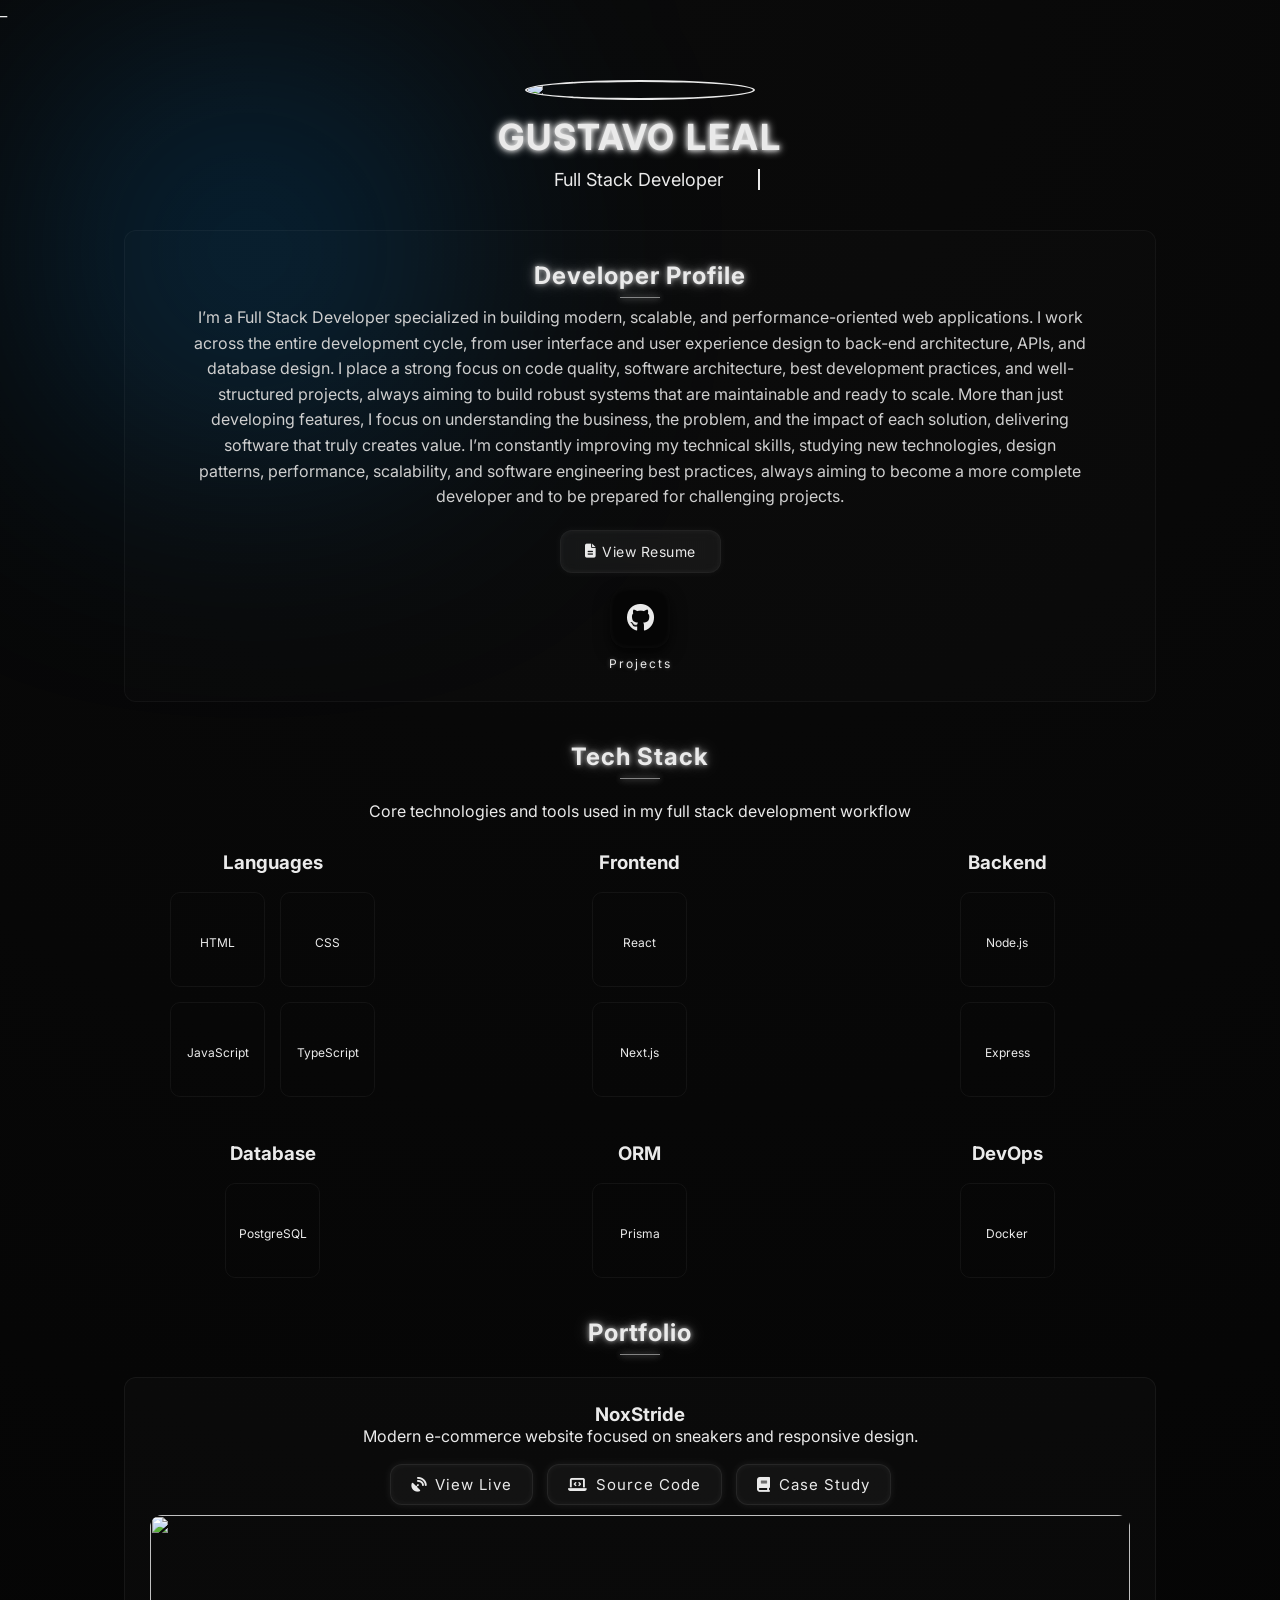
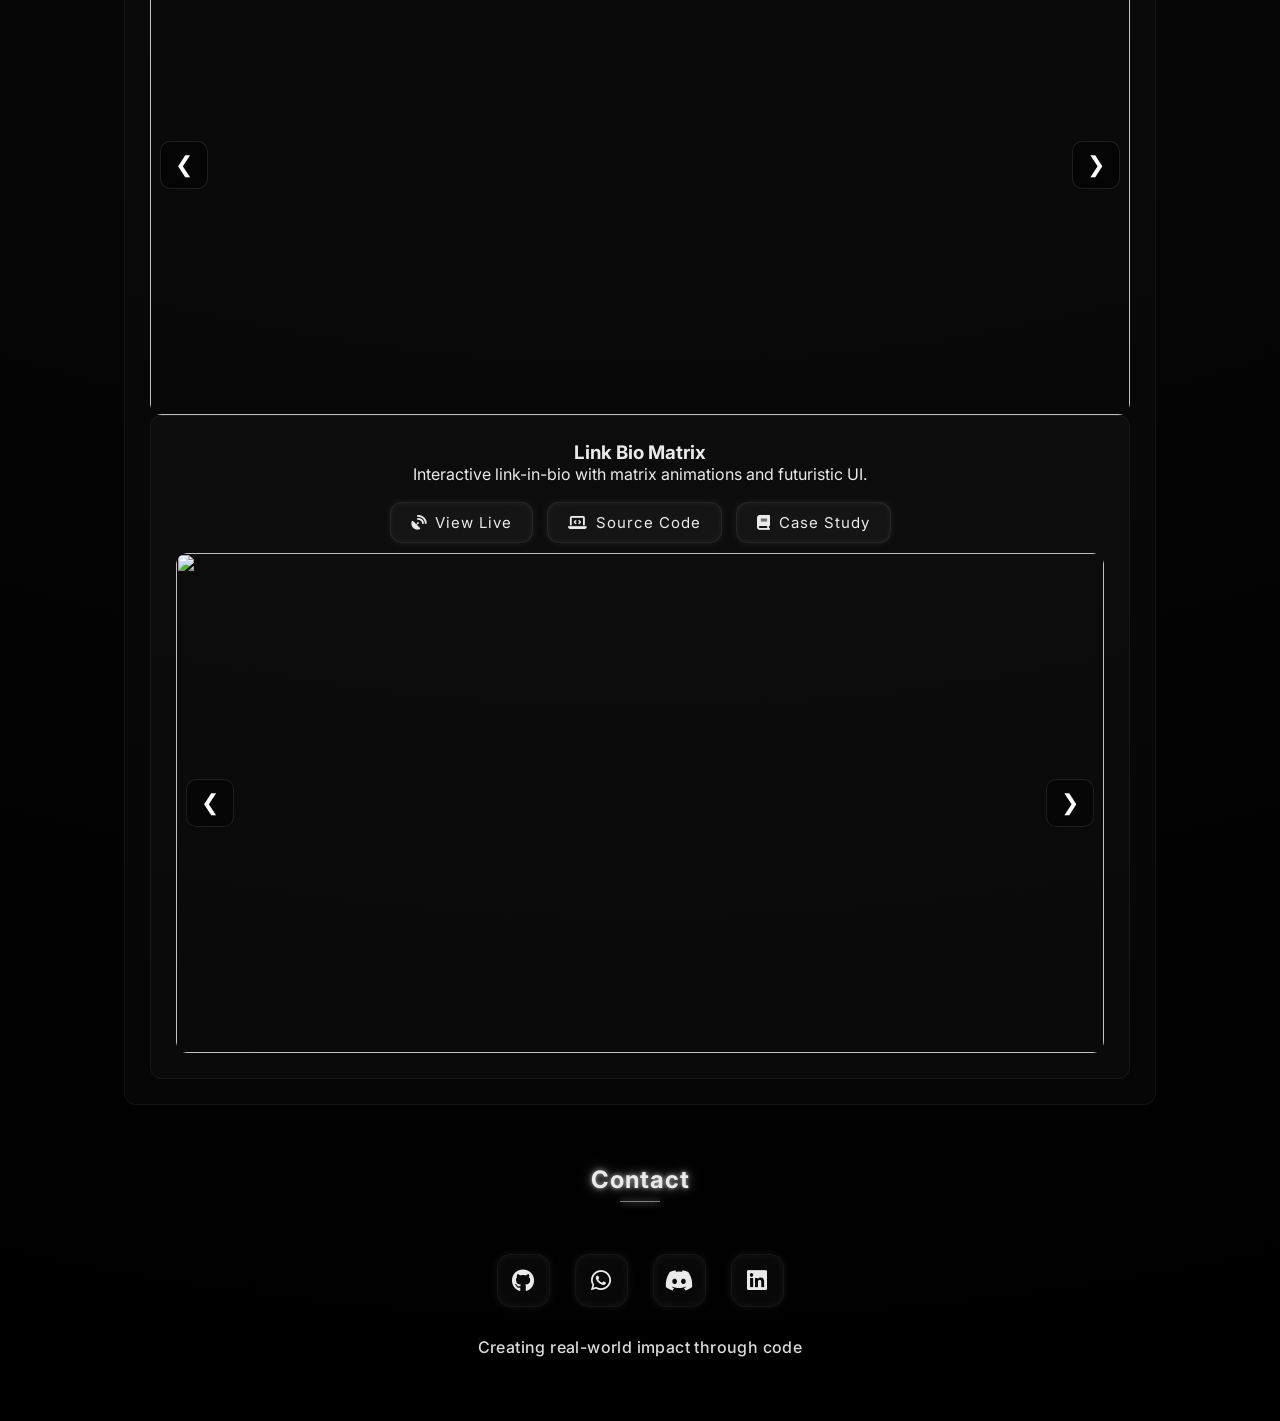
==== index.html @ e3a3532a "feat(ui): implement responsive carousel with lightbox integration" ====
<!DOCTYPE html>
<html lang="en">
<head>
<meta charset="UTF-8">
<meta name="viewport" content="width=device-width, initial-scale=1.0">

<title>Gustavo Leal • Full Stack Developer Portfolio</title>

<link rel="icon" type="image/png" href="imagens/favicon/i.png">


<link rel="stylesheet" href="style.css">


<link href="https://fonts.googleapis.com/css2?family=Inter:wght@300;400;500;600;700&display=swap" rel="stylesheet">

<link rel="stylesheet" href="https://cdnjs.cloudflare.com/ajax/libs/font-awesome/6.5.1/css/all.min.css">

<link rel="stylesheet" href="https://cdn.jsdelivr.net/gh/devicons/devicon@latest/devicon.min.css">

</head>

<body>

<div id="tsparticles"></div>
<div class="blur-blob"></div>

<div id="terminal">
    <p id="terminal-text"></p>
    <span class="cursor">_</span>
</div>


<div class="container" id="main-content">

<header>
    <img src="imagens/photos/pro.png" class="profile">
    <h1 class="name">Gustavo Leal</h1>
    <p class="typing" data-text="Full Stack Developer">Full Stack Developer</p>
</header>


<section class="profile-section">
    <h2>Developer Profile</h2>
    <p>
        I’m a Full Stack Developer specialized in building modern, scalable, and performance-oriented web applications. I work across the entire development cycle, from user interface and user experience design to back-end architecture, APIs, and database design.

        I place a strong focus on code quality, software architecture, best development practices, and well-structured projects, always aiming to build robust systems that are maintainable and ready to scale. More than just developing features, I focus on understanding the business, the problem, and the impact of each solution, delivering software that truly creates value.

        I’m constantly improving my technical skills, studying new technologies, design patterns, performance, scalability, and software engineering best practices, always aiming to become a more complete developer and to be prepared for challenging projects.
    </p>

    
    <div class="skills-actions">
    <a href="imagens/cv/View-Resume_Gustavo_Leal_Mamedio.pdf" 
       target="_blank" 
       rel="noopener noreferrer" 
       class="btn-resume">
        <i class="fas fa-file-alt"></i> View Resume
    </a>

    <div class="github-wrapper">
        <a href="https://github.com/GusttavoLeal" 
           target="_blank" 
           rel="noopener noreferrer" 
           class="btn-github">
            <i class="fab fa-github"></i>
        </a>
        <span class="github-label">Projects</span>
    </div>
</div>
</section>


<section>
    <h2>Tech Stack</h2>
    <p>Core technologies and tools used in my full stack development workflow</p>

    <div class="skills-container">

        <div class="skill-category">
            <h3>Languages</h3>
            <div class="skills-grid">
                <div class="skill-item">
                    <i class="devicon-html5-plain colored"></i>
                    <span>HTML</span>
                </div>

                <div class="skill-item">
                    <i class="devicon-css3-plain colored"></i>
                    <span>CSS</span>
                </div>

                <div class="skill-item">
                    <i class="devicon-javascript-plain colored"></i>
                    <span>JavaScript</span>
                </div>

                <div class="skill-item">
                    <i class="devicon-typescript-plain colored"></i>
                    <span>TypeScript</span>
                </div>
            </div>
        </div>

        <div class="skill-category">
            <h3>Frontend</h3>
            <div class="skills-grid">
                <div class="skill-item">
                    <i class="devicon-react-original colored"></i>
                    <span>React</span>
                </div>

                <div class="skill-item">
                    <i class="devicon-nextjs-plain"></i>
                    <span>Next.js</span>
                </div>
            </div>
        </div>

        <div class="skill-category">
            <h3>Backend</h3>
            <div class="skills-grid">
                <div class="skill-item">
                    <i class="devicon-nodejs-plain colored"></i>
                    <span>Node.js</span>
                </div>

                <div class="skill-item">
                    <i class="devicon-express-original"></i>
                    <span>Express</span>
                </div>
            </div>
        </div>

        <div class="skill-category">
            <h3>Database</h3>
            <div class="skills-grid">
                <div class="skill-item">
                    <i class="devicon-postgresql-plain colored"></i>
                    <span>PostgreSQL</span>
                </div>
            </div>
        </div>

        <div class="skill-category">
            <h3>ORM</h3>
            <div class="skills-grid">
                <div class="skill-item">
                    <i class="devicon-prisma-original"></i>
                    <span>Prisma</span>
                </div>
            </div>
        </div>

        <div class="skill-category">
            <h3>DevOps</h3>
            <div class="skills-grid">
                <div class="skill-item">
                    <i class="devicon-docker-plain colored"></i>
                    <span>Docker</span>
                </div>
            </div>
        </div>

    </div>
</section>


<section>
    <h2>Portfolio</h2>

    <div class="projects">

        <div class="project">
            <h3 class="project-title">NoxStride</h3>
            <p class="project-desc">Modern e-commerce website focused on sneakers and responsive design.</p>

<div class="project-actions">
    <a href="https://gusttavoleal.github.io/noxstride-ecommerce/" target="_blank" rel="noopener noreferrer" class="btn">
        <i class="fas fa-satellite-dish"></i>  View Live
    </a>

    <a href="https://github.com/GusttavoLeal/noxstride-ecommerce" target="_blank" rel="noopener noreferrer" class="btn">
        <i class="fas fa-laptop-code"></i> Source Code
    </a>

    <a href="portfolio/noxstride.html" target="_blank" rel="noopener noreferrer" class="btn">
        <i class="fas fa-book"></i> Case Study 
    </a>
</div>

<div class="project-images carousel">
    <button class="carousel-btn prev">&#10094;</button>

    <div class="carousel-track">
        <img src="imagens/prints/a1.png" class="active">
        <img src="imagens/prints/a2.png">
        <img src="imagens/prints/a3.png">
    </div>

    <button class="carousel-btn next">&#10095;</button>
</div>

        <div class="project">
            <h3 class="project-title">Link Bio Matrix</h3>
            <p class="project-desc">Interactive link-in-bio with matrix animations and futuristic UI.</p>

<div class="project-actions">
    <a href="https://gusttavoleal.github.io/link-in-bio-futuristic/" target="_blank" rel="noopener noreferrer" class="btn">
        <i class="fas fa-satellite-dish"></i> View Live
    </a>

    <a href="https://github.com/GusttavoLeal/link-in-bio-futuristic" target="_blank" rel="noopener noreferrer" class="btn">
        <i class="fas fa-laptop-code"></i> Source Code
    </a>

    <a href="portfolio/linkbio.html" target="_blank" rel="noopener noreferrer" class="btn">
        <i class="fas fa-book"></i> Case Study
    </a>
</div>

<div class="project-images carousel">
    <button class="carousel-btn prev">&#10094;</button>

    <div class="carousel-track">
        <img src="imagens/prints/b1.png" class="active">
        <img src="imagens/prints/b2.png">
        <img src="imagens/prints/b3.png">
    </div>

    <button class="carousel-btn next">&#10095;</button>
</div>

    </div>
</section>

<footer>
    <h2>Contact</h2>

    <div class="contact">
    <a href="https://github.com/GusttavoLeal" target="_blank" rel="noopener noreferrer" data-tooltip="GitHub">
        <i class="fab fa-github"></i>
    </a>

    <a href="https://wa.me/5531999460225" target="_blank" rel="noopener noreferrer" data-tooltip="WhatsApp">
        <i class="fab fa-whatsapp"></i>
    </a>

    <a href="https://discord.com/users/1204551778981519401" target="_blank" rel="noopener noreferrer" data-tooltip="Discord">
        <i class="fab fa-discord"></i>
    </a>

    <a href="https://www.linkedin.com/in/gusttavoleal/" target="_blank" rel="noopener noreferrer" data-tooltip="LinkedIn">
        <i class="fab fa-linkedin"></i>
    </a>
</div>

    <p class="shimmer-text">
  Creating real-world impact through code
</p>
</footer>

</div>


<div id="lightbox">
    <span id="close-lightbox">&times;</span>
    <button class="nav prev">&#10094;</button>
    <img id="lightbox-img">
    <button class="nav next">&#10095;</button>
</div>

<script src="https://cdn.jsdelivr.net/npm/tsparticles@2/tsparticles.bundle.min.js"></script>
<script src="particles.js"></script>
<script src="main.js"></script>


</body>
</html>
---- style.css ----
/* RESET */
* {
    margin: 0;
    padding: 0;
    box-sizing: border-box;
}

body {
  background: radial-gradient(
    circle at top,
    #0a0a0a,
    #050505 60%,
    #000000 100%
  );
  color: #EAEAEA;
  font-family: 'Inter', sans-serif;
}

.cursor {
    animation: blink 1s infinite;
}

@keyframes blink {
  50% {
    opacity: 0;
    border-color: transparent;
  }
}

/* MAIN */
.container {
    max-width: 1400px;   /* Largura máxima do container */
    margin: 0 auto;      /* Centraliza horizontalmente */
    padding: 60px;       /* Espaçamento interno uniforme em todos os lados */
    text-align: center;  /* Centraliza o conteúdo inline */
    width: 90%;          /* Adapta levemente em telas menores */
}

/* HEADER */
.profile {
    width: 230px;
    border-radius: 50%;
    border: 2px solid #EAEAEA;
    margin-bottom: 15px;
    animation: neonPulse 2s infinite alternate;
}

@keyframes neonPulse {
    from {
        box-shadow:
            0 0 10px #EAEAEA,
            0 0 20px #EAEAEA;
    }
    to {
        box-shadow:
            0 0 20px #EAEAEA,
            0 0 40px #EAEAEA,
            0 0 60px #EAEAEA;
    }
}

h1 {
    font-family: 'Inter', sans-serif;
}

.subtitle {
    color: #EAEAEA;
}

section {
    margin-top: 40px;
}

h2 {
    font-family: 'Inter', sans-serif;
    margin-bottom: 20px;
}

/* ===== SKILLS ===== */

.skills-container {
    display: grid;
    grid-template-columns: repeat(3, 1fr);
    gap: 45px 70px;
    justify-items: center;
    margin-top: 30px;
}

.skill-category {
    text-align: center;
}

.skill-category h3 {
    margin-bottom: 18px;
    font-family: 'Inter', sans-serif;
}

.skills-grid {
    display: grid;
    gap: 15px;
    justify-content: center;
}

/* Languages 2x2 */
.skill-category:nth-child(1) .skills-grid {
    grid-template-columns: repeat(2, 95px);
}

/* Frontend */
.skill-category:nth-child(2) .skills-grid {
    grid-template-columns: 95px;
}

/* Backend */
.skill-category:nth-child(3) .skills-grid {
    grid-template-columns: 95px;
}

/* Database */
.skill-category:nth-child(4) .skills-grid {
    grid-template-columns: 95px;
}

/* ORM */
.skill-category:nth-child(5) .skills-grid {
    grid-template-columns: 95px;
}

/* DevOps */
.skill-category:nth-child(6) .skills-grid {
    grid-template-columns: 95px;
}

.skill-item {
    width: 95px;
    height: 95px;
    display: flex;
    flex-direction: column;
    align-items: center;
    justify-content: center;
    gap: 6px;
    border: 1px solid rgba(255,255,255,0.05);
    border-radius: 10px;
    transition: 0.3s;
}

.skill-item i {
    font-size: 34px;
    transition: 0.3s;
}

.skill-item span {
    font-size: 0.75rem;
}

.skill-item:hover {
    transform: translateY(-5px);
    box-shadow: 0 0 15px rgba(255,255,255,0.05);
}

.skill-item:hover i {
    transform: scale(1.15);
    filter: drop-shadow(0 0 8px currentColor);
}

/* ===== BOTÕES PREMIUM ===== */

.skills-actions {
    display: flex;
    flex-direction: column; 
    align-items: center;    
    gap: 15px;              
    margin-top: 20px;
}

/* BASE */
.btn-resume,
.btn-github {
    text-decoration: none;
    display: flex;
    align-items: center;
    justify-content: center;
    transition: all 0.25s ease;
}

/* RESUME */
/* BOTÃO VIEW RESUME PREMIUM */
.btn-resume {
    padding: 12px 24px;
    border-radius: 12px;
    font-size: 14px;
    letter-spacing: 0.5px;
    color: #EAEAEA;
    background: rgba(255,255,255,0.05);
    border: 1px solid rgba(255,255,255,0.05);
    backdrop-filter: blur(6px);
    box-shadow:
        0 0 8px rgba(255,255,255,0.05),
        inset 0 0 6px rgba(255,255,255,0.05);
    gap: 6px;
    display: inline-flex;
    align-items: center;
    justify-content: center;
    position: relative;
    overflow: hidden;
    transition: all 0.3s ease;

    /* Neon pulse contínuo */
    animation: neonPulseBtn 2s infinite alternate;
}

@keyframes neonPulseBtn {
    from {
        box-shadow:
            0 0 10px #EAEAEA,
            0 0 20px #EAEAEA,
            inset 0 0 6px rgba(255,255,255,0.1);
    }
    to {
        box-shadow:
            0 0 20px #EAEAEA,
            0 0 40px #EAEAEA,
            inset 0 0 10px rgba(255,255,255,0.2);
    }
}

.btn-resume i {
    font-size: 14px;
    transition: all 0.3s ease;
}

/* HOVER: Glow branco intenso */
.btn-resume:hover {
    transform: translateY(-4px) scale(1.05);
    background: rgba(255,255,255,0.08);
    box-shadow:
        0 0 25px #ffffff,
        0 0 40px #ffffff,
        0 0 60px #ffffff,
        inset 0 0 12px rgba(255,255,255,0.2);
}

.btn-resume:hover i {
    filter: drop-shadow(0 0 12px #ffffff)
            drop-shadow(0 0 20px #ffffff);
    color: #ffffff;
}

/* GITHUB WRAPPER */
.github-wrapper {
    display: flex;
    flex-direction: column;
    align-items: center;
    gap: 8px;
}

/* GITHUB BOTÃO */
.btn-github {
    width: 60px;
    height: 60px;
    background: #050505;
    border-radius: 16px;
    display: flex;
    align-items: center;
    justify-content: center;
    box-shadow:
        0 6px 15px rgba(0,0,0,0.7),
        inset 0 0 6px rgba(255,255,255,0.05);
    transition: all 0.3s ease;
}

/* ÍCONE */
.btn-github i {
    font-size: 28px;
    color: #EAEAEA;
    transition: all 0.3s ease;
}

/* TEXTO EMBAIXO */
.github-label {
    font-size: 12px;
    letter-spacing: 2px;
    color: #EAEAEA;
    text-shadow: 0 0 4px rgba(255,255,255,0.3);
    transition: all 0.3s ease;
}

/* HOVER: Glow branco consistente */
.github-wrapper:hover .btn-github {
    transform: translateY(-6px) scale(1.1);
    background: #0d0d0d;
    box-shadow:
        0 12px 30px rgba(0,0,0,0.9),
        0 0 15px rgba(255,255,255,0.2),
        0 0 30px rgba(255,255,255,0.15);
}

.github-wrapper:hover .btn-github i {
    filter: drop-shadow(0 0 10px #ffffff)
            drop-shadow(0 0 20px #ffffff);
    color: #ffffff;
}

.github-wrapper:hover .github-label {
    text-shadow:
        0 0 6px #ffffff,
        0 0 12px #ffffff;
    color: #ffffff;
}

/* PROJECTS */
.projects {
    display: flex;
    flex-direction: column;
    gap: 50px;
}

.project-images img {
    width: 100%;
    cursor: pointer;
    transition: 0.3s;
}

.project-images img:hover {
    transform: scale(1.03);
    opacity: 0.9;
}

/* LIGHTBOX */
#lightbox {
    position: fixed;
    top: 0;
    left: 0;
    width: 100vw;
    height: 100vh;
    background: rgba(0, 0, 0, 0.97);
    backdrop-filter: blur(6px);
    
    display: flex;
    align-items: center;
    justify-content: center;

    z-index: 9999;

    opacity: 0;
    visibility: hidden;
    transition: 0.3s ease;
}

#lightbox.active {
    opacity: 1;
    visibility: visible;
}

#lightbox-img {
    max-width: 90%;
    max-height: 90%;
    border-radius: 10px;
    box-shadow: 0 0 30px rgba(255,255,255,0.05);
    animation: zoom 0.3s ease;
}

@keyframes zoom {
    from {
        transform: scale(0.85);
        opacity: 0;
    }
    to {
        transform: scale(1);
        opacity: 1;
    }
}

#close-lightbox {
    position: absolute;
    top: 20px;
    right: 30px;
    font-size: 40px;
    color: #F8F8F8;
    cursor: pointer;
}

.nav {
    position: absolute;
    top: 50%;
    transform: translateY(-50%);
    font-size: 50px;
    color: #EAEAEA;
    background: none;
    border: none;
    cursor: pointer;
    padding: 20px;
    transition: 0.2s;
}

.nav:hover {
    color: #EAEAEA;
}

.prev { left: 20px; }
.next { right: 20px; }

/* FOOTER */
/* ===== CONTACT SECTION ===== */

footer {
    margin-top: 60px;
    text-align: center;
}

/* ===== CONTACT PREMIUM ===== */

.contact {
    display: flex;
    justify-content: center;
    align-items: center;
    gap: 25px;
    margin: 30px 0;
}

/* BOTÕES */
.contact a {
    position: relative;
    text-decoration: none;
    color: #EAEAEA;
    font-size: 23px;

    width: 53px;
    height: 53px;

    display: flex;
    align-items: center;
    justify-content: center;

    border-radius: 14px;
    background: rgba(255,255,255,0.03);
    border: 1px solid rgba(255,255,255,0.05);

    box-shadow:
        0 0 8px rgba(255,255,255,0.08),
        inset 0 0 8px rgba(255,255,255,0.05);

    transition: all 0.25s ease;
    animation: contactPulse 2s infinite alternate;
}

/* Neon pulse */
@keyframes contactPulse {
    from {
        box-shadow:
            0 0 10px rgba(255,255,255,0.2),
            0 0 20px rgba(255,255,255,0.15),
            inset 0 0 6px rgba(255,255,255,0.05);
    }
    to {
        box-shadow:
            0 0 20px rgba(255,255,255,0.35),
            0 0 35px rgba(255,255,255,0.25),
            inset 0 0 10px rgba(255,255,255,0.08);
    }
}

/* Hover glow */
.contact a:hover {
    transform: translateY(-6px) scale(1.1);

    box-shadow:
        0 0 20px #ffffff,
        0 0 40px #ffffff,
        0 0 60px #ffffff,
        inset 0 0 12px rgba(255,255,255,0.2);
}

.contact a:hover i {
    filter:
        drop-shadow(0 0 6px #ffffff)
        drop-shadow(0 0 14px #ffffff);
}

/* TOOLTIP */
.contact a::after {
    content: attr(data-tooltip);
    position: absolute;
    bottom: -28px;
    left: 50%;
    transform: translateX(-50%);

    font-size: 11px;
    letter-spacing: 1px;

    background: rgba(0,0,0,0.8);
    padding: 4px 8px;
    border-radius: 6px;

    opacity: 0;
    pointer-events: none;
    transition: 0.2s;
}

.contact a:hover::after {
    opacity: 1;
    bottom: -34px;
}

/* RESPONSIVO */
@media (max-width: 900px) {
    .skills-container {
        grid-template-columns: 1fr;
    }
}

@media (max-width: 600px) {
    .project-images {
        grid-template-columns: 1fr;
    }
}

/* CENTRALIZA */
header {
  display: flex;
  flex-direction: column;
  align-items: center;
  text-align: center;
}

/* NOME */
.name {
  font-size: 36px;
  color: #EAEAEA;
  text-transform: uppercase;
  letter-spacing: 2px;

  text-shadow: 
    0 0 5px #EAEAEA,
    0 0 10px #F8F8F8;

  animation: glowPulse 2s infinite alternate;
}

@keyframes glowPulse {
  from {
    text-shadow: 
      0 0 5px #EAEAEA,
      0 0 10px #EAEAEA;
  }
  to {
    text-shadow: 
      0 0 20px #EAEAEA,
      0 0 40px #EAEAEA,
      0 0 60px #EAEAEA;
  }
}

/* TYPING */
.typing {
  font-size: 18px;
  color: #EAEAEA;
  margin-top: 10px;

  display: inline-block;

  overflow: hidden;
  white-space: nowrap;
  border-right: 2px solid #EAEAEA;

  width: 0;

  animation: typing 3s steps(22, end) 1s forwards, blink 0.7s infinite;
}

@keyframes typing {
  to {
    width: 240px;
  }
}

/* BOTÕES DA SEÇÃO DE PROJETOS */

/* ===== PROJECT ACTIONS CENTRALIZED ===== */
.project-actions {
    display: flex;
    justify-content: center;
    align-items: center;
    gap: 14px;
    margin: 18px 0 10px 0;
    flex-wrap: wrap;
}

/* ===== PROJECT BUTTONS ===== */
.project-actions .btn {
    color: #EAEAEA;
    padding: 10px 20px;
    border-radius: 12px;
    background: rgba(255,255,255,0.04);
    border: 1px solid rgba(255,255,255,0.08);
    text-decoration: none;
    font-size: 15px;
    letter-spacing: 1px;

    display: inline-flex;
    align-items: center;
    justify-content: center;
    gap: 8px;

    box-shadow:
        0 0 8px rgba(255,255,255,0.08),
        inset 0 0 6px rgba(255,255,255,0.05);

    transition: all 0.25s ease;

    /* Neon pulse */
    animation: projectPulse 2.5s infinite alternate;
}

/* Neon Pulse Animation */
@keyframes projectPulse {
    from {
        box-shadow:
            0 0 8px rgba(255,255,255,0.15),
            0 0 16px rgba(255,255,255,0.08),
            inset 0 0 6px rgba(255,255,255,0.05);
    }
    to {
        box-shadow:
            0 0 18px rgba(255,255,255,0.25),
            0 0 30px rgba(255,255,255,0.15),
            inset 0 0 10px rgba(255,255,255,0.08);
    }
}

/* Hover Glow */
.project-actions .btn:hover {
    transform: translateY(-4px) scale(1.06);

    box-shadow:
        0 0 20px #ffffff,
        0 0 40px rgba(255,255,255,0.6),
        0 0 60px rgba(255,255,255,0.4);
}

/* Icon Glow */
.project-actions .btn:hover i {
    filter:
        drop-shadow(0 0 6px #ffffff)
        drop-shadow(0 0 12px #ffffff);
}



/* Particles background */
#tsparticles {
  position: fixed;
  top: 0;
  left: 0;
  width: 100%;
  height: 100%;
  z-index: 0;
}

.container {
  position: relative;
  z-index: 1;
}

/* Glow neon branco nas partículas e linhas */
#tsparticles canvas {
  filter:
    drop-shadow(0 0 8px rgba(255,255,255,0.6))
    drop-shadow(0 0 18px rgba(255,255,255,0.5))
    drop-shadow(0 0 35px rgba(255,255,255,0.35))
    drop-shadow(0 0 60px rgba(255,255,255,0.25));
}


/* Blur gradient blob */
.blur-blob {
  position: fixed;
  width: 500px;
  height: 500px;
  background: radial-gradient(circle, rgba(0,150,255,0.25), transparent);
  filter: blur(120px);
  z-index: -2;
  animation: blobMove 20s infinite alternate;
}

@keyframes blobMove {
  from { transform: translate(-150px, -100px); }
  to { transform: translate(250px, 150px); }
}


/* Smooth scroll */
html {
  scroll-behavior: smooth;
}

/* Scrollbar custom */
::-webkit-scrollbar {
  width: 8px;
}

::-webkit-scrollbar-thumb {
  background: #888;
  border-radius: 10px;
}

::-webkit-scrollbar-thumb:hover {
  background: #aaa;
}

/* Seleção de texto */
::selection {
  background: #ffffff;
  color: #000000;
}


/* Developer Profile */
.profile-section {
    border: 1px solid rgba(255,255,255,0.04);
    background: rgba(255,255,255,0.01);
    border-radius: 12px;
    padding: 30px;
}

/* Projects */
.project {
    border: 1px solid rgba(255,255,255,0.05);
    background: rgba(255,255,255,0.02);
    border-radius: 12px;
    padding: 25px;
}


.profile-section h2 {
  margin-bottom: 15px;
}

.profile-section p {
  max-width: 900px;
  margin: auto;
  line-height: 1.6;
  color: #cfcfcf;
}

h2 {
  font-family: 'Inter', sans-serif;
  position: relative;
  display: inline-block;

  margin-bottom: 30px;
  letter-spacing: 1px;
  color: #EAEAEA;

  text-shadow:
    0 0 4px rgba(255,255,255,0.5),
    0 0 10px rgba(255,255,255,0.4),
    0 0 20px rgba(255,255,255,0.25);

  transition: 0.3s;
}


h2:hover {
  text-shadow:
    0 0 6px rgba(255,255,255,0.8),
    0 0 18px rgba(255,255,255,0.6),
    0 0 35px rgba(255,255,255,0.4);
}

h2::after {
  content: "";
  position: absolute;
  left: 50%;
  transform: translateX(-50%);
  bottom: -8px;
  width: 40px;
  height: 1px;
  background: rgba(255,255,255,0.5);

  box-shadow:
    0 0 6px rgba(255,255,255,0.6),
    0 0 12px rgba(255,255,255,0.4);
}


/* Glow apenas nas letras, mantendo o cursor */
.typing {
    font-size: 18px;
    color: #EAEAEA;
    margin-top: 10px;
    display: inline-block;
    overflow: hidden;
    white-space: nowrap;
    border-right: 2px solid #EAEAEA;
    width: 0;
    animation: typing 3s steps(22, end) 1s forwards, blink 0.7s infinite;
    position: relative; /* necessário para o ::after */
}

/* Pseudo-elemento que cria o glow só nas letras */
.typing::after {
    content: attr(data-text);
    position: absolute;
    left: 0;
    top: 0;
    width: 100%;
    color: transparent; /* não mostra letras extras */
    text-shadow: 0 0 6px #ffffff,
                 0 0 12px #ffffff,
                 0 0 18px #ffffff;
    pointer-events: none;
    opacity: 0;
    transition: opacity 0.3s ease;
}

/* Hover: ativa o glow */
.typing:hover::after {
    opacity: 1;
}



.shimmer-text {
    font-weight: 500;
    letter-spacing: 0.4px;

    color: rgba(255,255,255,0.85);

    position: relative;
    display: inline-block;
    overflow: hidden;
}

/* brilho passando */
.shimmer-text::after {
    content: "";
    position: absolute;
    top: 0;
    left: -150%;
    width: 150%;
    height: 100%;

    background: linear-gradient(
        120deg,
        transparent,
        rgba(255,255,255,0.6),
        transparent
    );

    transform: skewX(-20deg);

    animation: shimmer-pass 5s infinite;
}

/* animação lenta */
@keyframes shimmer-pass {
    0% {
        left: -150%;
    }
    80% {
        left: -150%;
    }
    100% {
        left: 150%;
    }
}


@media (max-width: 768px) {
  .blur-blob {
    display: none;
  }

  #tsparticles {
    display: none;
  }
}



.project-images {
  position: relative;
  width: 100%;
  overflow: hidden;
  border-radius: 12px;
}

.carousel-track {
  display: flex;
  transition: transform 0.6s cubic-bezier(0.77, 0, 0.18, 1);
}

.carousel-track img {
  min-width: 100%;
  height: clamp(250px, 40vw, 500px);
  object-fit: contain;
}

.carousel-track img.active {
  opacity: 1;
  transform: scale(1);
}

.carousel-track img.active:hover {
  transform: scale(1.03);
}

.carousel-btn {
  position: absolute;
  top: 50%;
  transform: translateY(-50%);
  background: rgba(0,0,0,0.4);
  border: 1px solid rgba(255,255,255,0.1);
  color: #fff;
  font-size: 22px;
  padding: 10px 14px;
  cursor: pointer;
  z-index: 2;
  border-radius: 10px;
  backdrop-filter: blur(4px);
  transition: all 0.25s ease;
}

.carousel-btn.prev { left: 10px; }
.carousel-btn.next { right: 10px; }

.carousel-btn:hover {
  background: rgba(255,255,255,0.1);
  box-shadow:
    0 0 15px rgba(255,255,255,0.3),
    0 0 25px rgba(255,255,255,0.2);
}

@media (max-width: 768px) {
  .carousel-track img {
    height: 220px;
  }
}
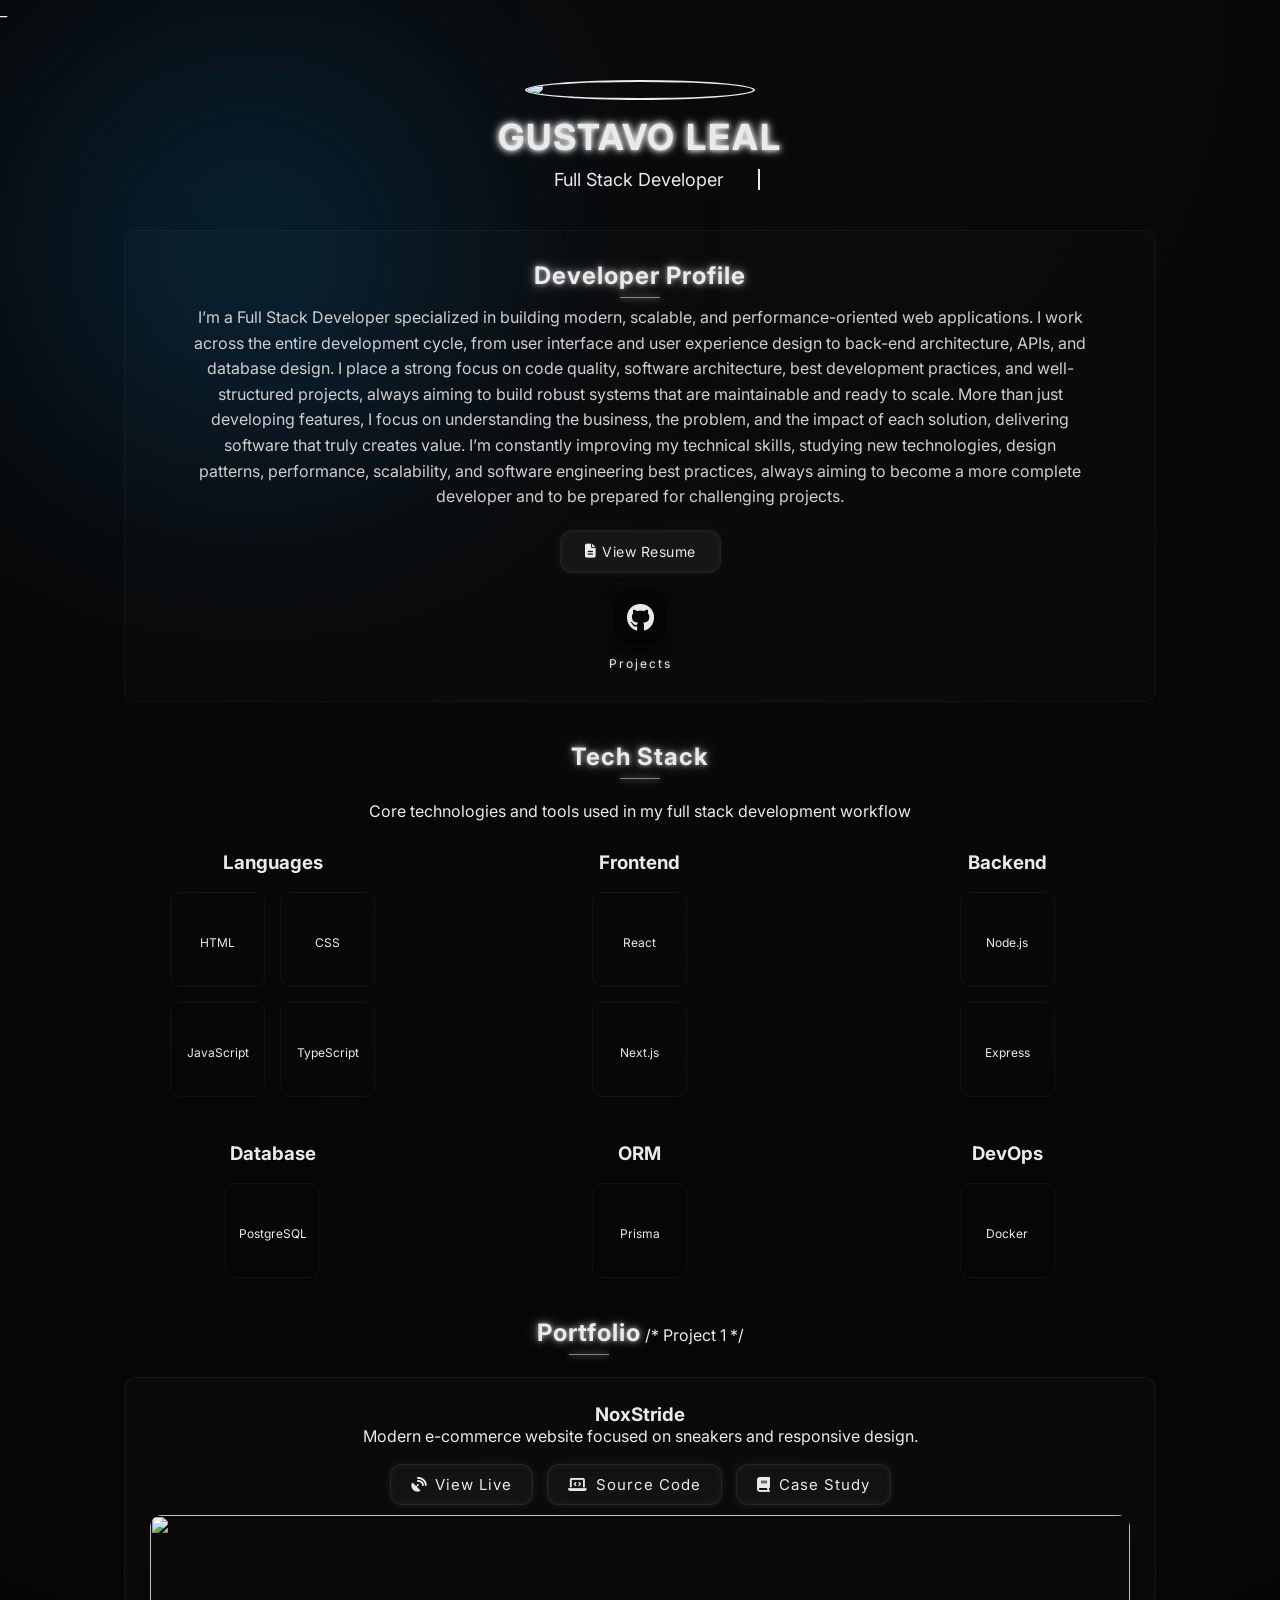
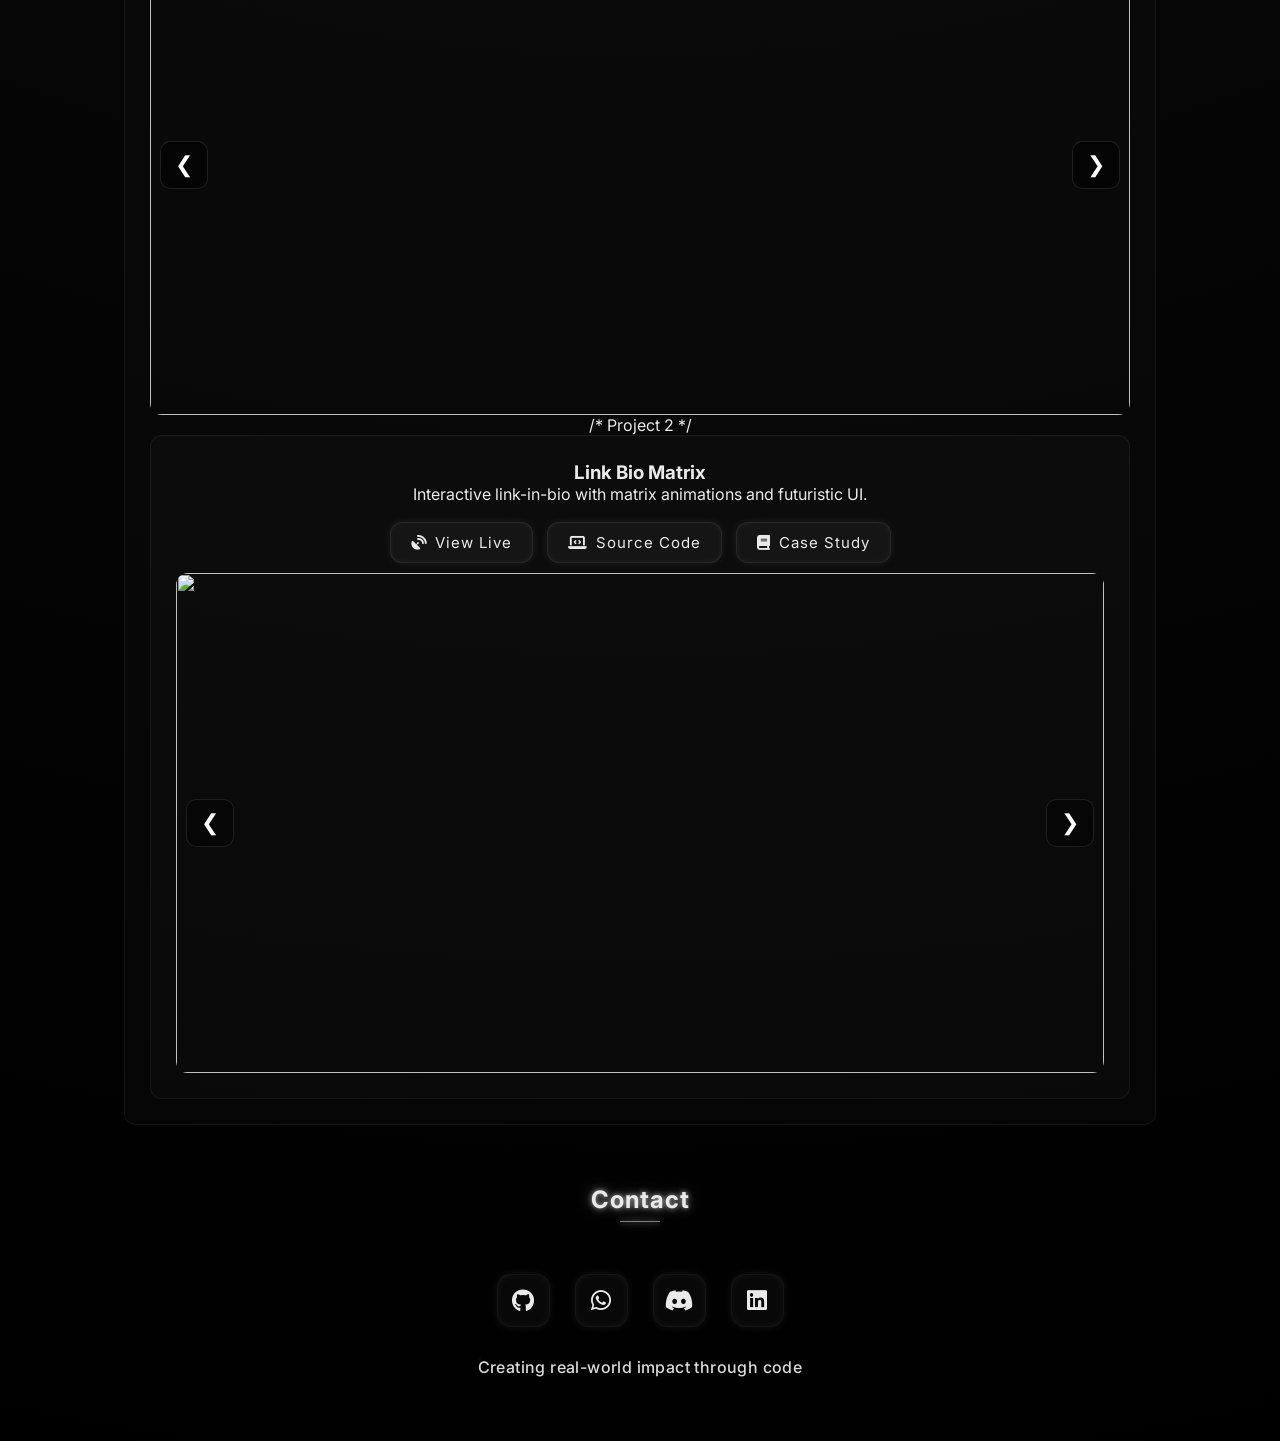
==== commit ea84474c: "feat: add project descriptions to portfolio section" ====
--- a/index.html
+++ b/index.html
@@ -170,6 +170,8 @@
 <section>
     <h2>Portfolio</h2>
 
+    /* Project 1 */
+    
     <div class="projects">
 
         <div class="project">
@@ -201,6 +203,8 @@
 
     <button class="carousel-btn next">&#10095;</button>
 </div>
+
+/* Project 2 */
 
         <div class="project">
             <h3 class="project-title">Link Bio Matrix</h3>
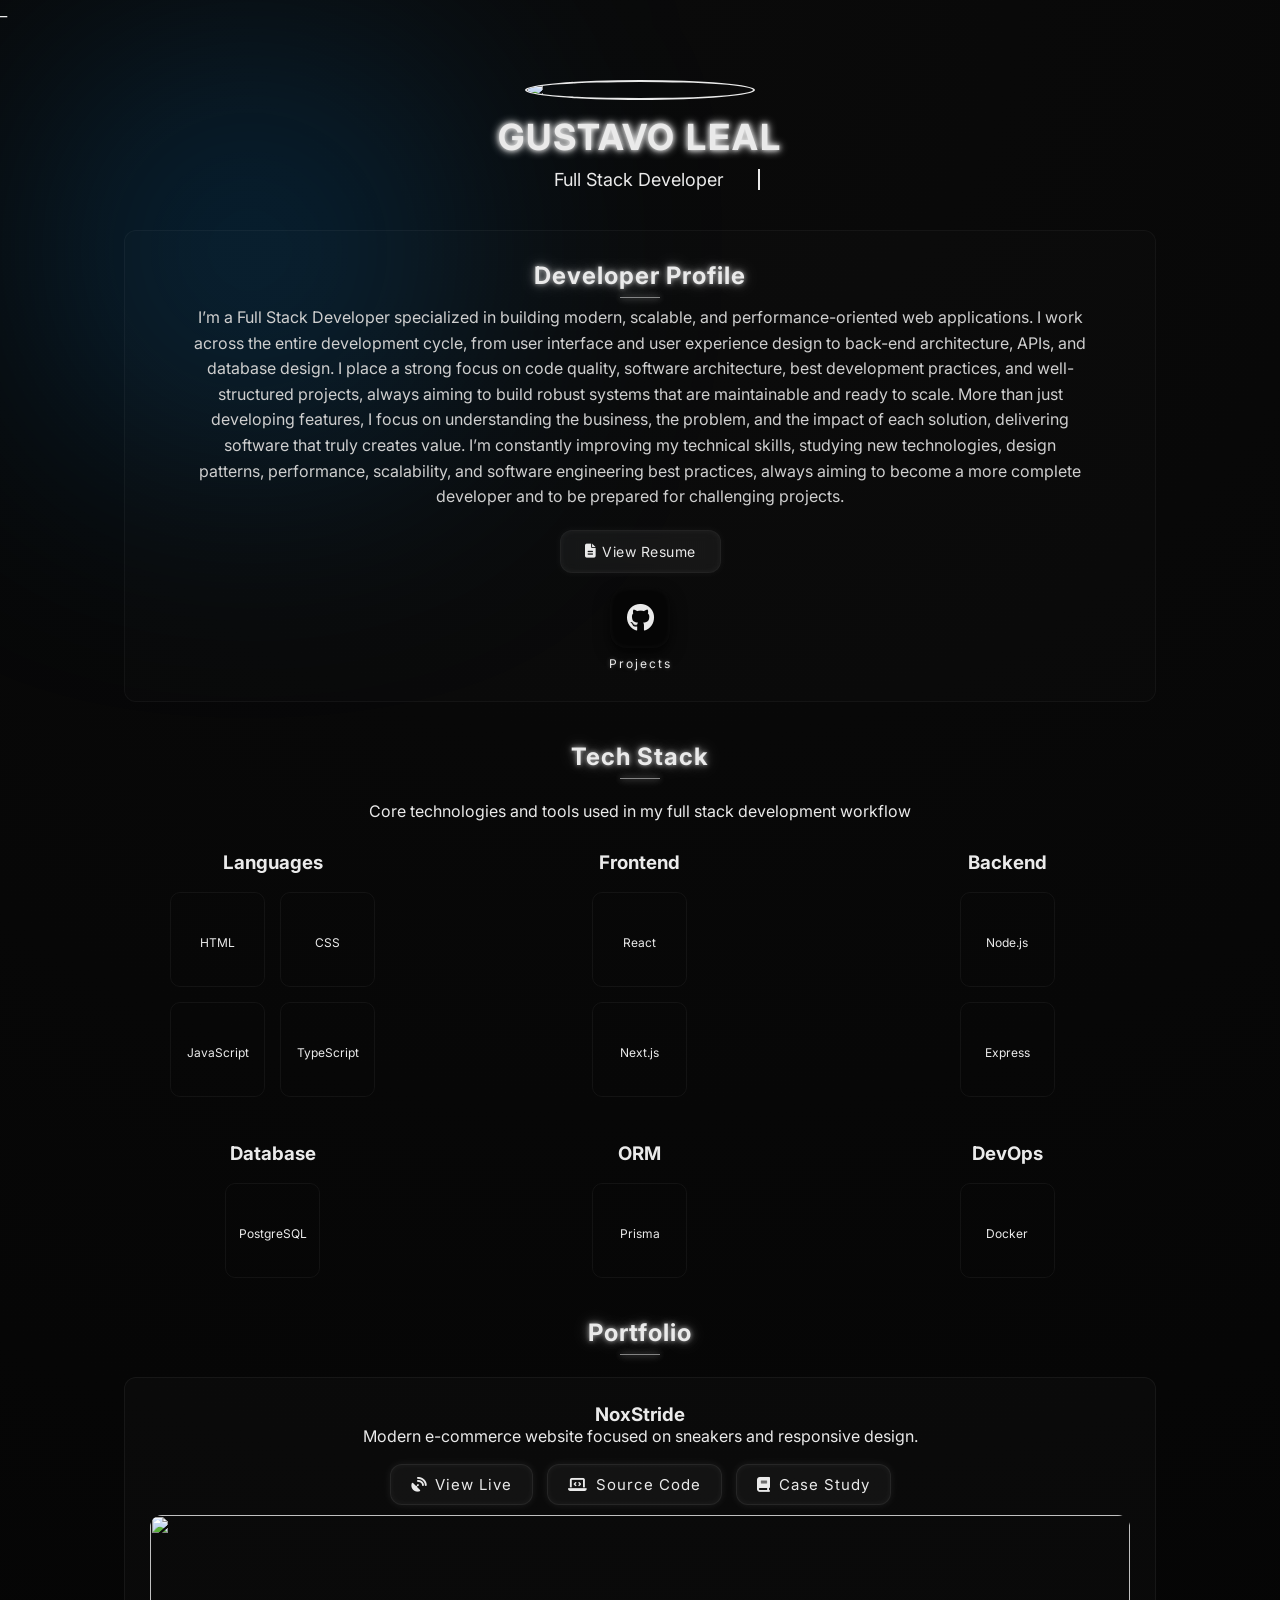
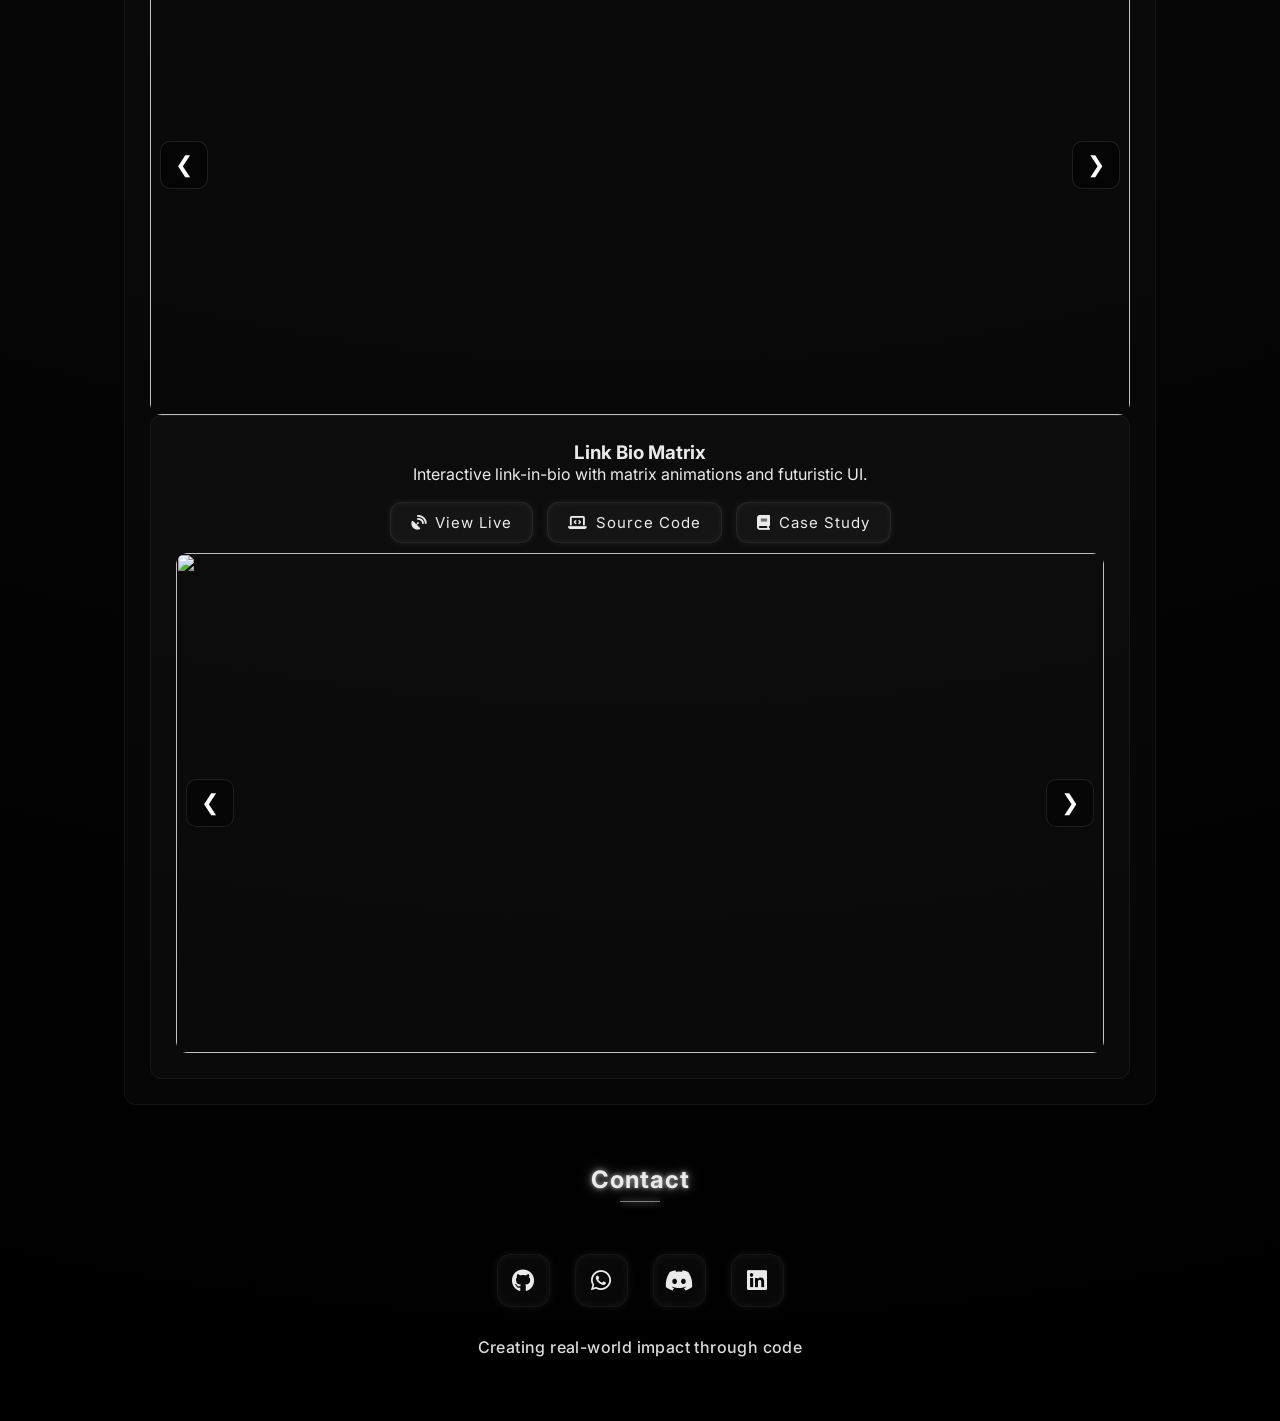
==== commit 7b6dac54: "fix: correct comment syntax in portfolio section" ====
--- a/index.html
+++ b/index.html
@@ -170,8 +170,8 @@
 <section>
     <h2>Portfolio</h2>
 
-    /* Project 1 */
-    
+    <!-- Project 1 -->
+
     <div class="projects">
 
         <div class="project">
@@ -204,7 +204,7 @@
     <button class="carousel-btn next">&#10095;</button>
 </div>
 
-/* Project 2 */
+<!-- Project 2 -->
 
         <div class="project">
             <h3 class="project-title">Link Bio Matrix</h3>
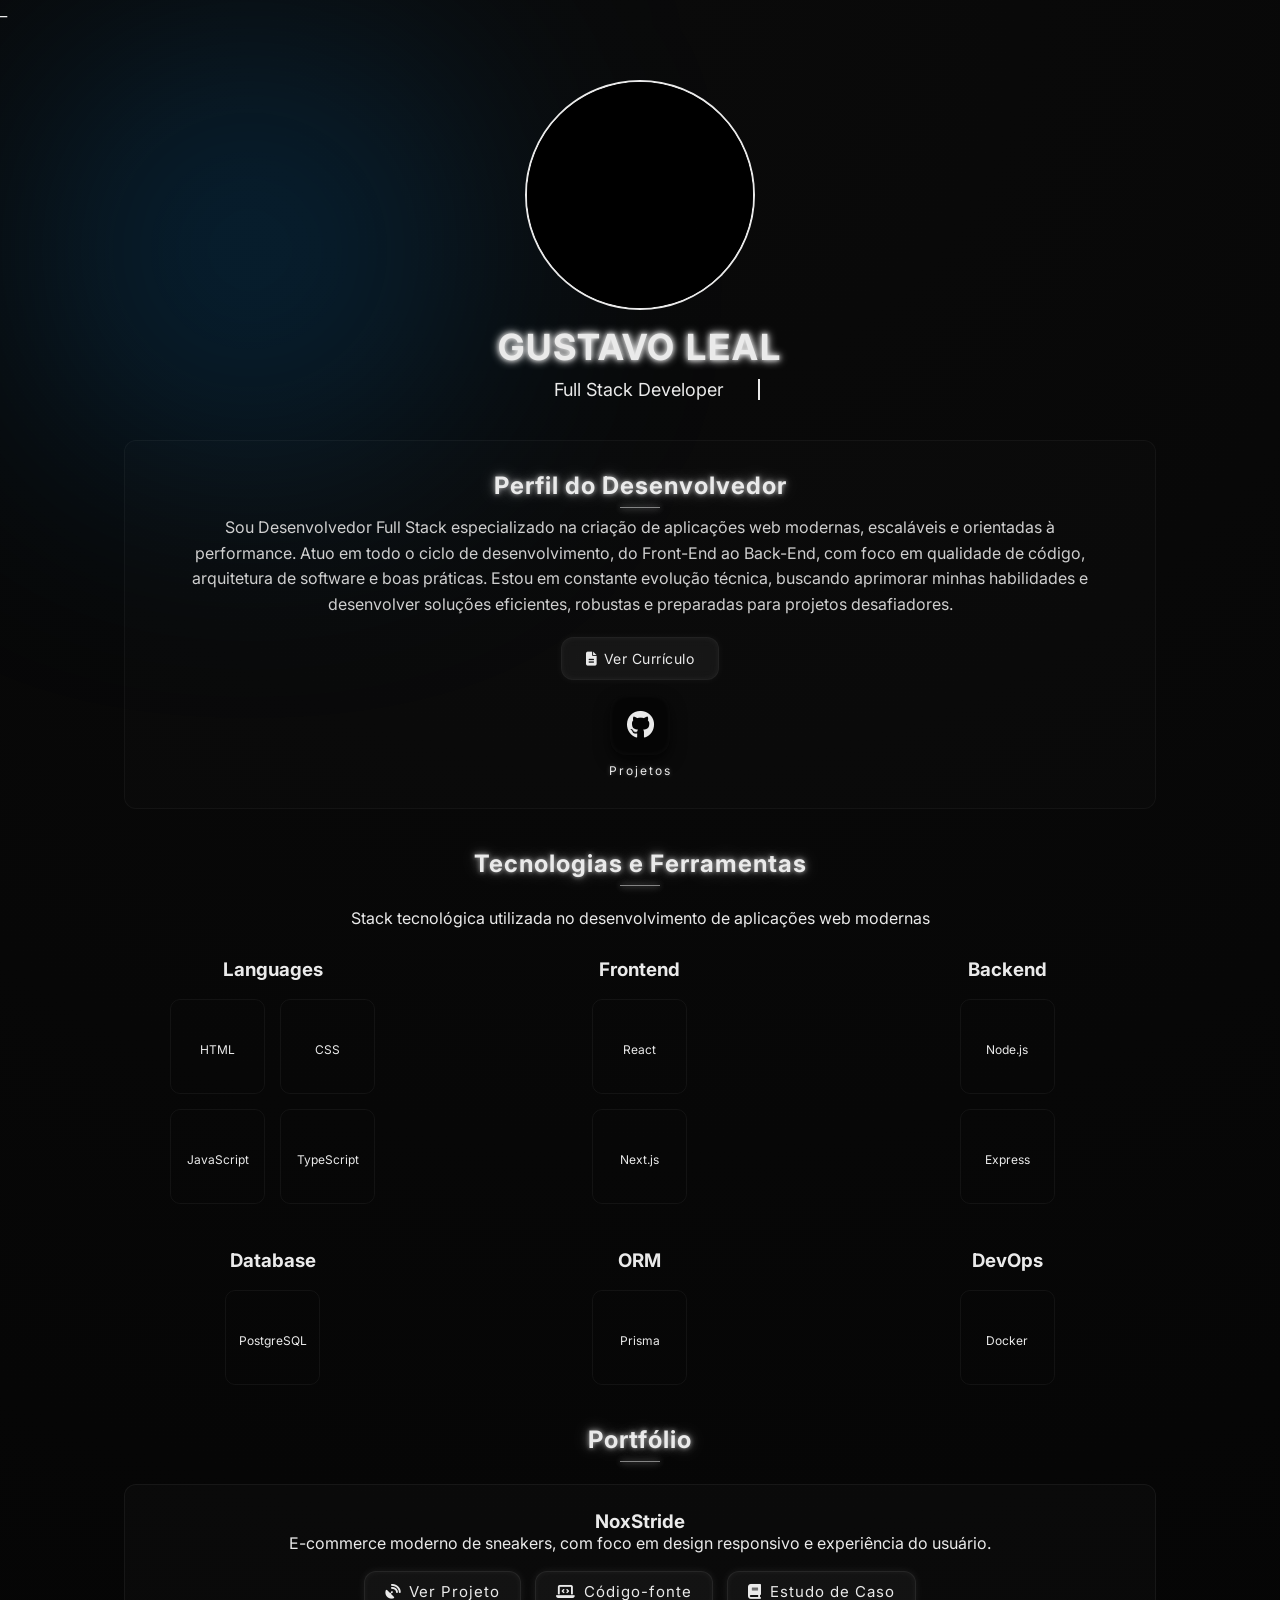
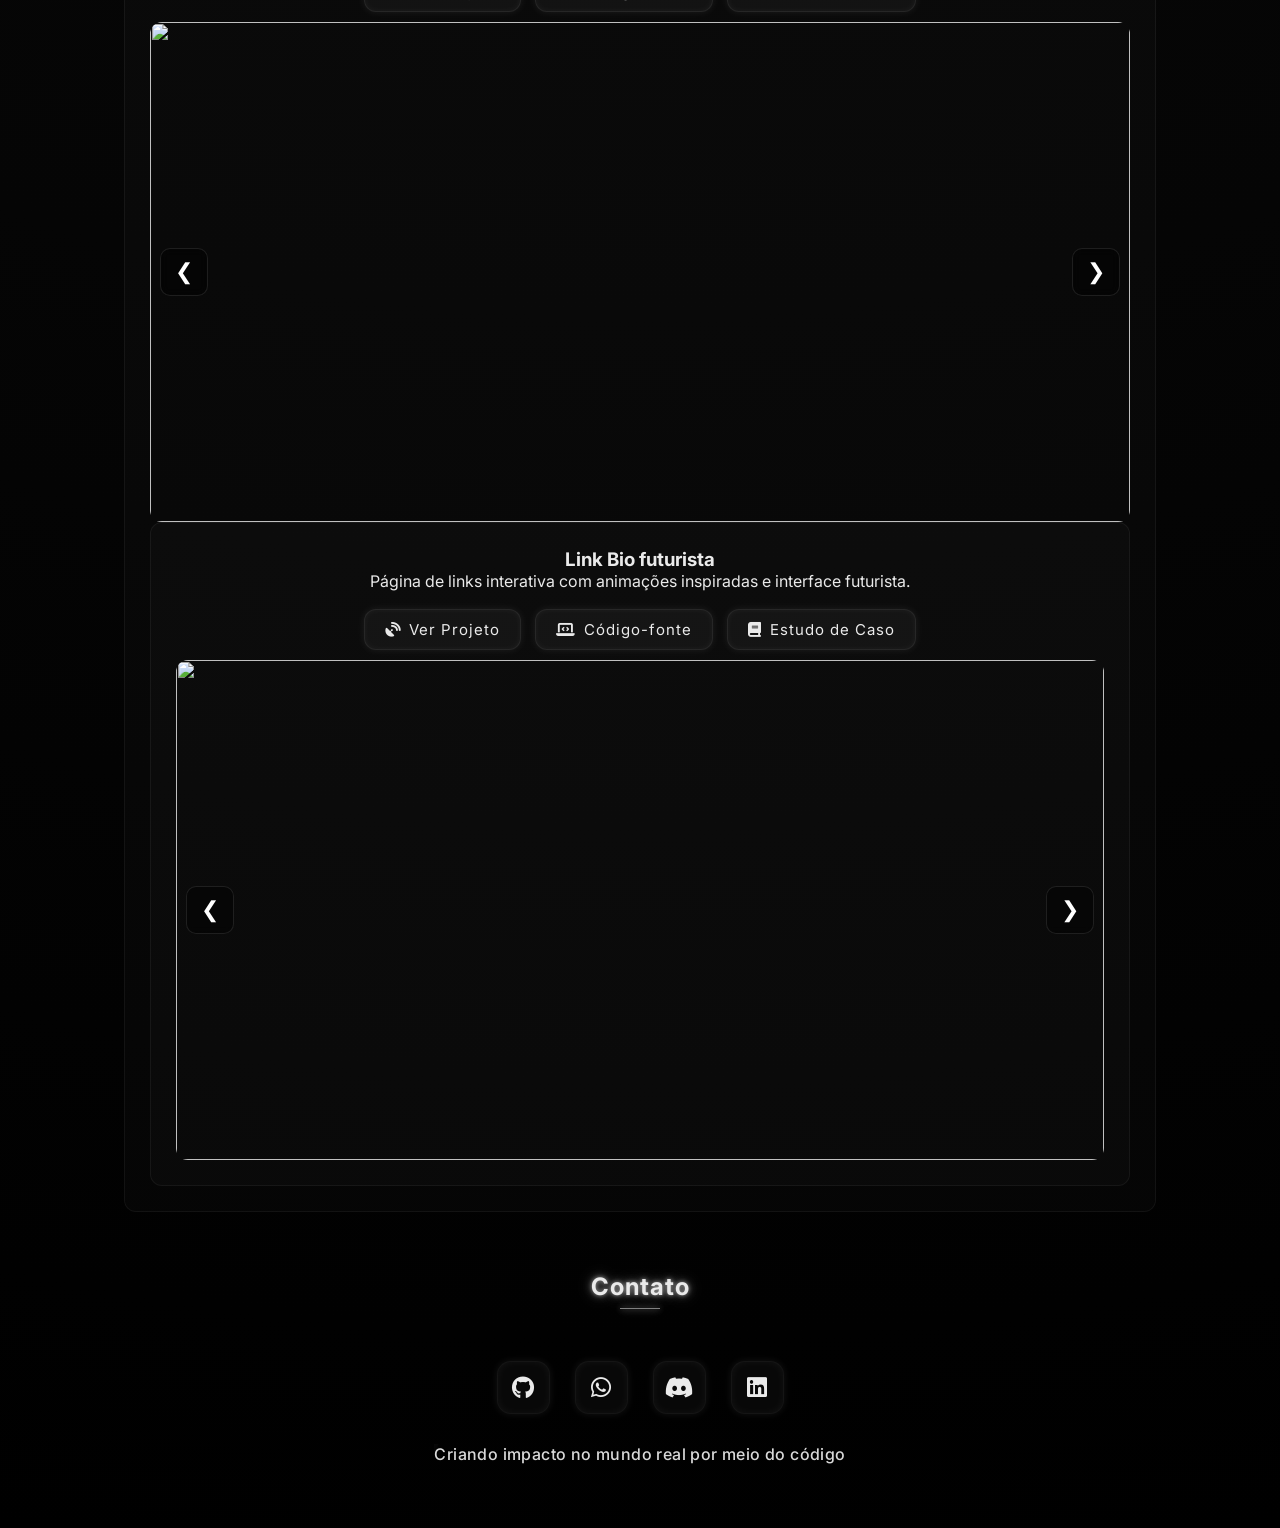
==== commit 804f9e4b: "index: fix" ====
--- a/index.html
+++ b/index.html
@@ -1,5 +1,5 @@
 <!DOCTYPE html>
-<html lang="en">
+<html lang="pt-BR">
 <head>
 <meta charset="UTF-8">
 <meta name="viewport" content="width=device-width, initial-scale=1.0">
@@ -41,13 +41,11 @@
 
 
 <section class="profile-section">
-    <h2>Developer Profile</h2>
+    <h2>Perfil do Desenvolvedor</h2>
     <p>
-        I’m a Full Stack Developer specialized in building modern, scalable, and performance-oriented web applications. I work across the entire development cycle, from user interface and user experience design to back-end architecture, APIs, and database design.
-
-        I place a strong focus on code quality, software architecture, best development practices, and well-structured projects, always aiming to build robust systems that are maintainable and ready to scale. More than just developing features, I focus on understanding the business, the problem, and the impact of each solution, delivering software that truly creates value.
-
-        I’m constantly improving my technical skills, studying new technologies, design patterns, performance, scalability, and software engineering best practices, always aiming to become a more complete developer and to be prepared for challenging projects.
+        Sou Desenvolvedor Full Stack especializado na criação de aplicações web modernas, escaláveis e orientadas à performance. Atuo em todo o ciclo de desenvolvimento, do Front-End ao Back-End, com foco em qualidade de código, arquitetura de software e boas práticas.
+
+Estou em constante evolução técnica, buscando aprimorar minhas habilidades e desenvolver soluções eficientes, robustas e preparadas para projetos desafiadores.
     </p>
 
     
@@ -56,7 +54,7 @@
        target="_blank" 
        rel="noopener noreferrer" 
        class="btn-resume">
-        <i class="fas fa-file-alt"></i> View Resume
+        <i class="fas fa-file-alt"></i> Ver Currículo
     </a>
 
     <div class="github-wrapper">
@@ -66,15 +64,15 @@
            class="btn-github">
             <i class="fab fa-github"></i>
         </a>
-        <span class="github-label">Projects</span>
+        <span class="github-label">Projetos</span>
     </div>
 </div>
 </section>
 
 
 <section>
-    <h2>Tech Stack</h2>
-    <p>Core technologies and tools used in my full stack development workflow</p>
+    <h2>Tecnologias e Ferramentas</h2>
+    <p>Stack tecnológica utilizada no desenvolvimento de aplicações web modernas</p>
 
     <div class="skills-container">
 
@@ -168,7 +166,7 @@
 
 
 <section>
-    <h2>Portfolio</h2>
+    <h2>Portfólio</h2>
 
     <!-- Project 1 -->
 
@@ -176,19 +174,19 @@
 
         <div class="project">
             <h3 class="project-title">NoxStride</h3>
-            <p class="project-desc">Modern e-commerce website focused on sneakers and responsive design.</p>
+            <p class="project-desc">E-commerce moderno de sneakers, com foco em design responsivo e experiência do usuário.</p>
 
 <div class="project-actions">
     <a href="https://gusttavoleal.github.io/noxstride-ecommerce/" target="_blank" rel="noopener noreferrer" class="btn">
-        <i class="fas fa-satellite-dish"></i>  View Live
+        <i class="fas fa-satellite-dish"></i>  Ver Projeto
     </a>
 
     <a href="https://github.com/GusttavoLeal/noxstride-ecommerce" target="_blank" rel="noopener noreferrer" class="btn">
-        <i class="fas fa-laptop-code"></i> Source Code
+        <i class="fas fa-laptop-code"></i> Código-fonte
     </a>
 
     <a href="portfolio/noxstride.html" target="_blank" rel="noopener noreferrer" class="btn">
-        <i class="fas fa-book"></i> Case Study 
+        <i class="fas fa-book"></i> Estudo de Caso 
     </a>
 </div>
 
@@ -207,20 +205,20 @@
 <!-- Project 2 -->
 
         <div class="project">
-            <h3 class="project-title">Link Bio Matrix</h3>
-            <p class="project-desc">Interactive link-in-bio with matrix animations and futuristic UI.</p>
+            <h3 class="project-title">Link Bio futurista</h3>
+            <p class="project-desc">Página de links interativa com animações inspiradas e interface futurista.</p>
 
 <div class="project-actions">
     <a href="https://gusttavoleal.github.io/link-in-bio-futuristic/" target="_blank" rel="noopener noreferrer" class="btn">
-        <i class="fas fa-satellite-dish"></i> View Live
+        <i class="fas fa-satellite-dish"></i> Ver Projeto
     </a>
 
     <a href="https://github.com/GusttavoLeal/link-in-bio-futuristic" target="_blank" rel="noopener noreferrer" class="btn">
-        <i class="fas fa-laptop-code"></i> Source Code
+        <i class="fas fa-laptop-code"></i> Código-fonte
     </a>
 
     <a href="portfolio/linkbio.html" target="_blank" rel="noopener noreferrer" class="btn">
-        <i class="fas fa-book"></i> Case Study
+        <i class="fas fa-book"></i> Estudo de Caso
     </a>
 </div>
 
@@ -240,7 +238,7 @@
 </section>
 
 <footer>
-    <h2>Contact</h2>
+    <h2>Contato</h2>
 
     <div class="contact">
     <a href="https://github.com/GusttavoLeal" target="_blank" rel="noopener noreferrer" data-tooltip="GitHub">
@@ -261,7 +259,7 @@
 </div>
 
     <p class="shimmer-text">
-  Creating real-world impact through code
+  Criando impacto no mundo real por meio do código
 </p>
 </footer>
 
--- a/style.css
+++ b/style.css
@@ -596,7 +596,6 @@
     text-decoration: none;
     font-size: 15px;
     letter-spacing: 1px;
-
     display: inline-flex;
     align-items: center;
     justify-content: center;
@@ -936,4 +935,19 @@
   .carousel-track img {
     height: 220px;
   }
+}
+
+
+@media (max-width: 768px) {
+    .project-actions {
+        flex-direction: column;
+        gap: 10px;
+    }
+
+    .project-actions .btn {
+        width: 100%;
+        max-width: 260px;
+        padding: 10px 14px;
+        font-size: 13px;
+    }
 }
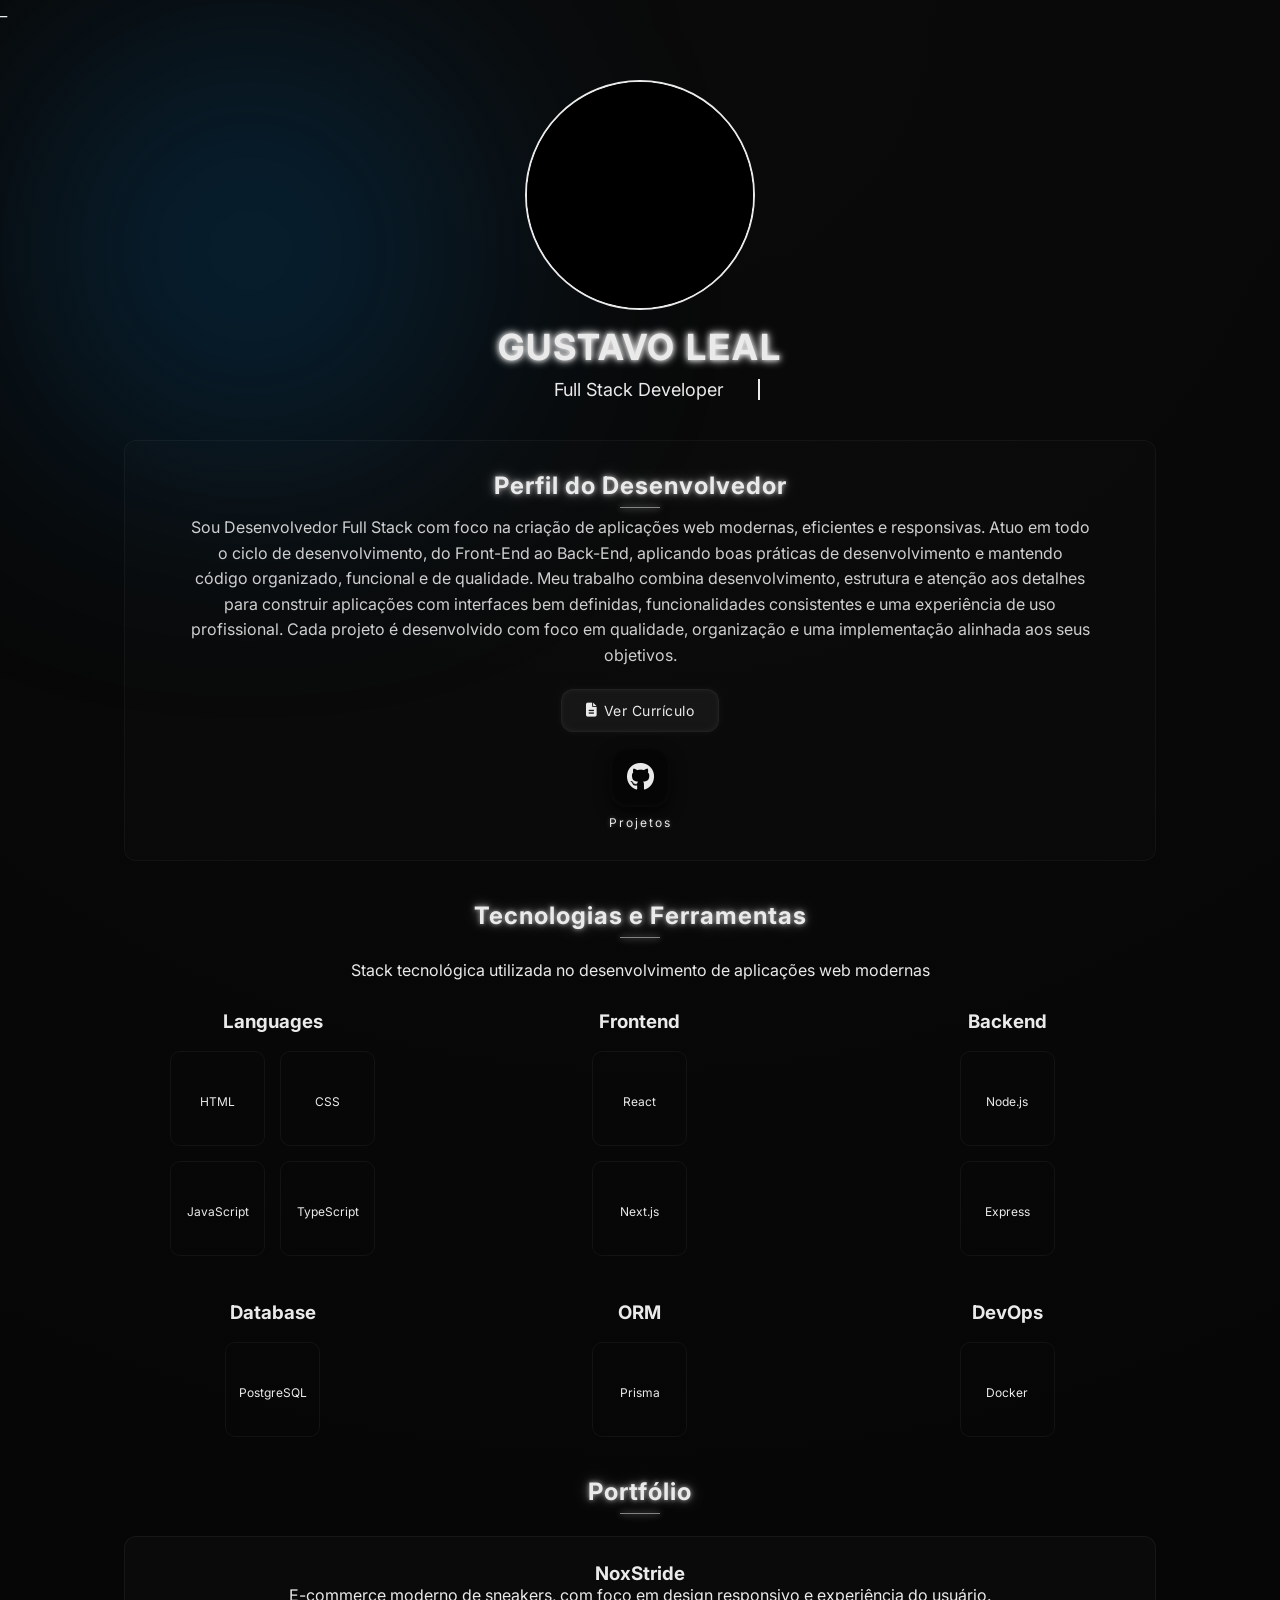
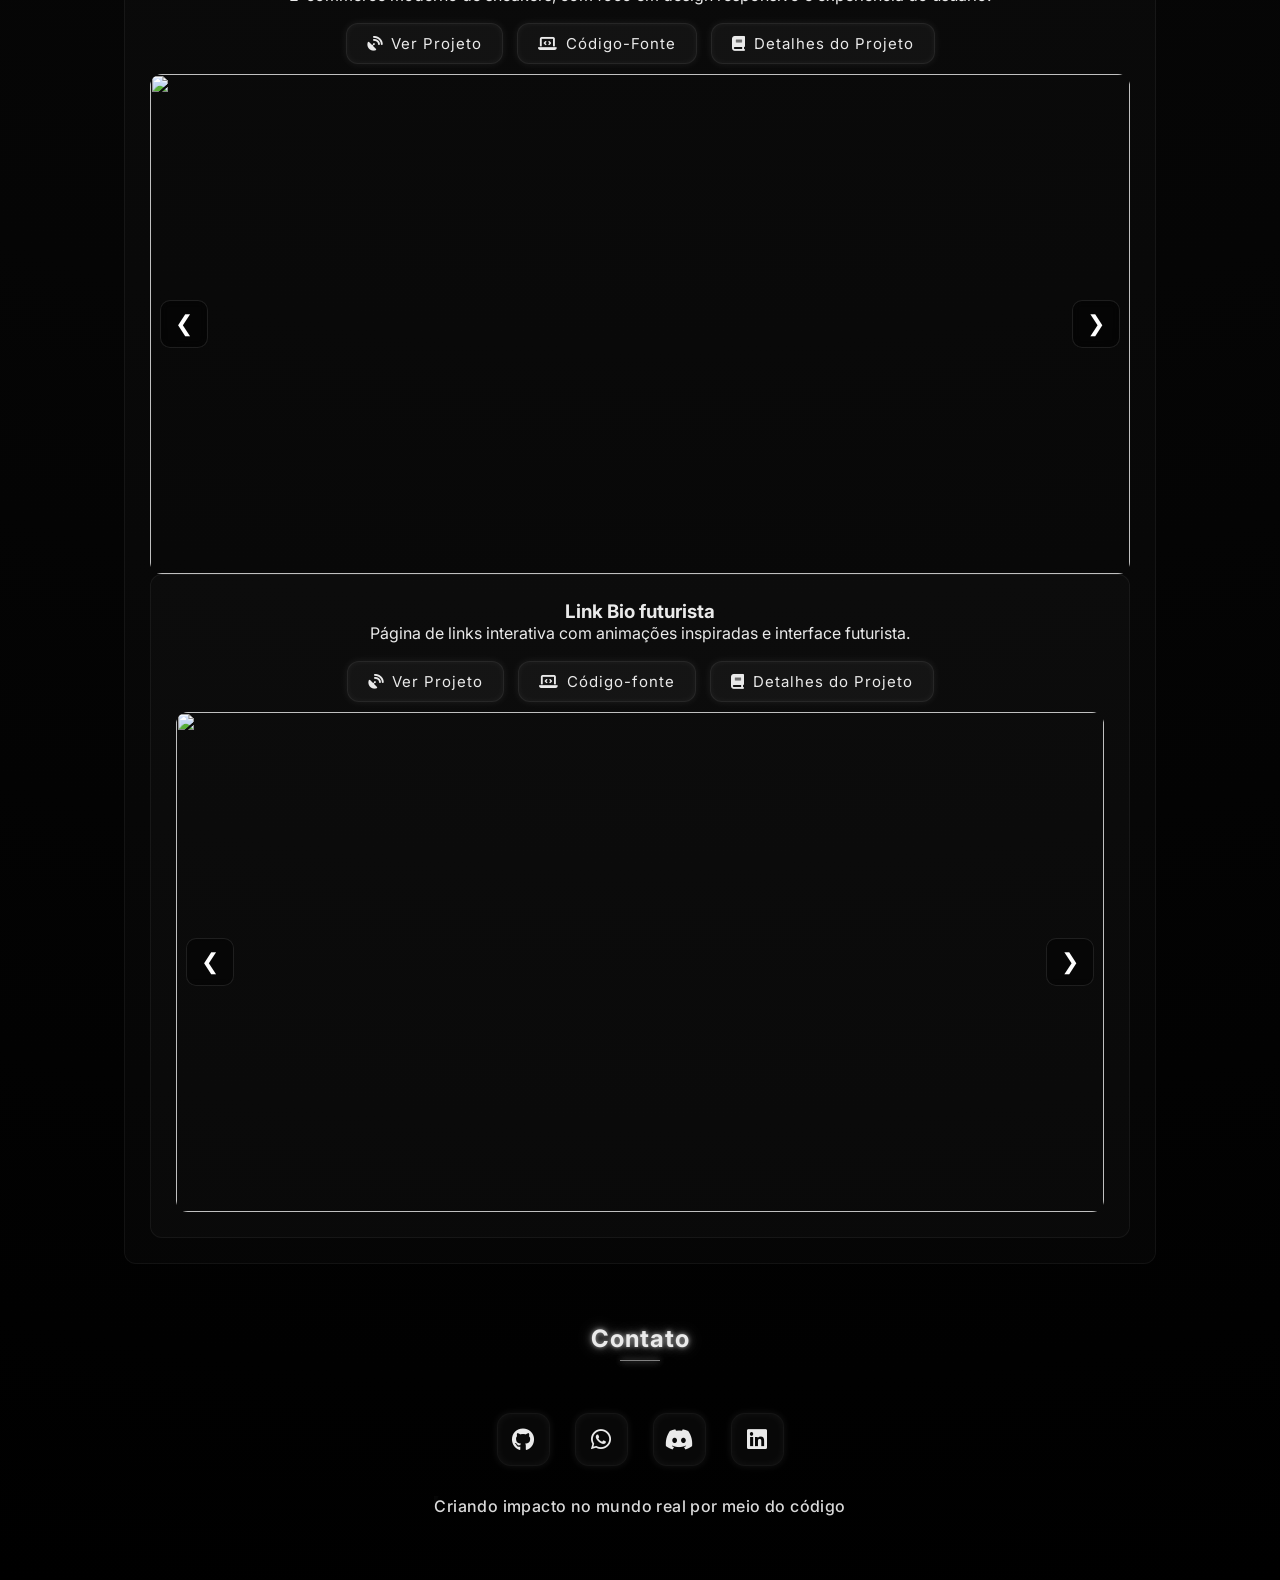
==== commit 87ab84d9: "index: fix" ====
--- a/index.html
+++ b/index.html
@@ -43,9 +43,10 @@
 <section class="profile-section">
     <h2>Perfil do Desenvolvedor</h2>
     <p>
-        Sou Desenvolvedor Full Stack especializado na criação de aplicações web modernas, escaláveis e orientadas à performance. Atuo em todo o ciclo de desenvolvimento, do Front-End ao Back-End, com foco em qualidade de código, arquitetura de software e boas práticas.
-
-Estou em constante evolução técnica, buscando aprimorar minhas habilidades e desenvolver soluções eficientes, robustas e preparadas para projetos desafiadores.
+        Sou Desenvolvedor Full Stack com foco na criação de aplicações web modernas, eficientes e responsivas. Atuo em todo o ciclo de desenvolvimento, do Front-End ao Back-End, aplicando boas práticas de desenvolvimento e mantendo código organizado, funcional e de qualidade.
+
+Meu trabalho combina desenvolvimento, estrutura e atenção aos detalhes para construir aplicações com interfaces bem definidas, funcionalidades consistentes e uma experiência de uso profissional. Cada projeto é desenvolvido com foco em qualidade, organização e uma implementação alinhada aos seus objetivos.
+
     </p>
 
     
@@ -182,11 +183,11 @@
     </a>
 
     <a href="https://github.com/GusttavoLeal/noxstride-ecommerce" target="_blank" rel="noopener noreferrer" class="btn">
-        <i class="fas fa-laptop-code"></i> Código-fonte
+        <i class="fas fa-laptop-code"></i> Código-Fonte
     </a>
 
     <a href="portfolio/noxstride.html" target="_blank" rel="noopener noreferrer" class="btn">
-        <i class="fas fa-book"></i> Estudo de Caso 
+        <i class="fas fa-book"></i> Detalhes do Projeto 
     </a>
 </div>
 
@@ -218,7 +219,7 @@
     </a>
 
     <a href="portfolio/linkbio.html" target="_blank" rel="noopener noreferrer" class="btn">
-        <i class="fas fa-book"></i> Estudo de Caso
+        <i class="fas fa-book"></i> Detalhes do Projeto
     </a>
 </div>
 
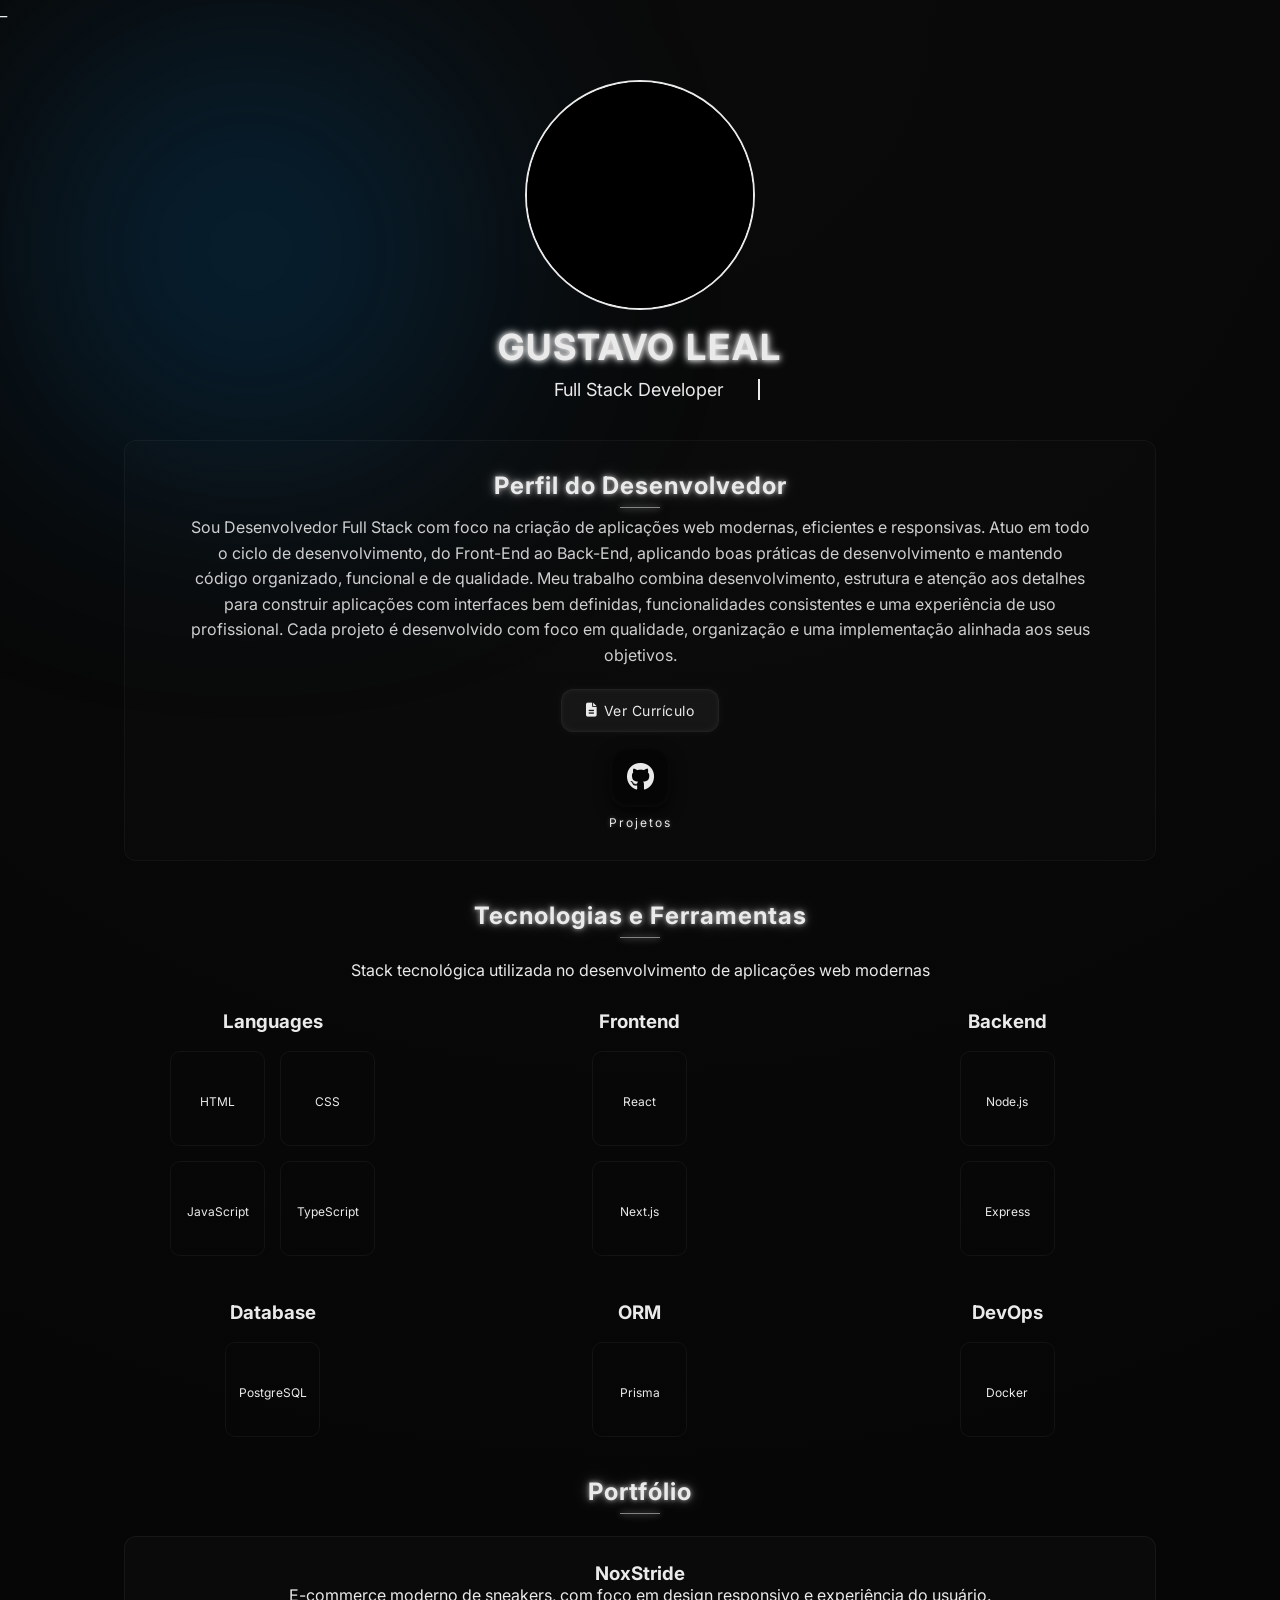
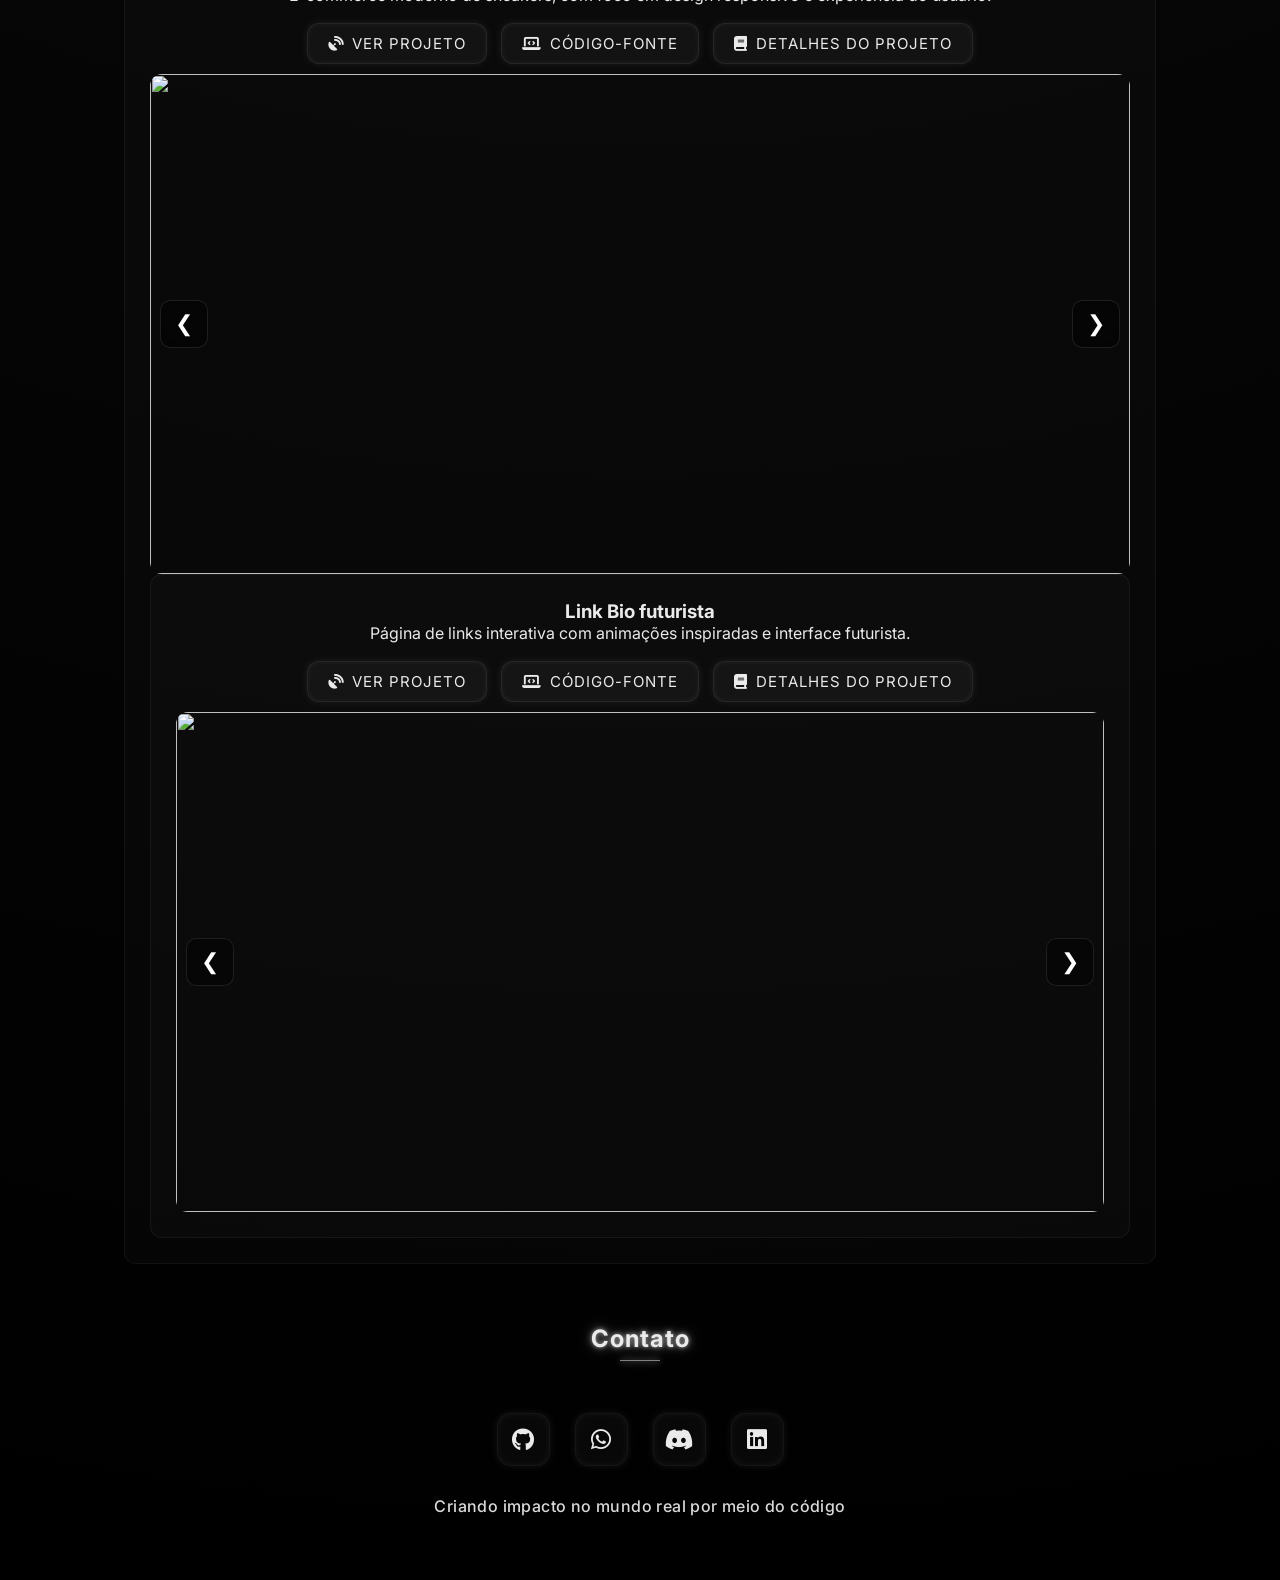
==== commit 67ab1730: "text: fix" ====
--- a/index.html
+++ b/index.html
@@ -179,15 +179,15 @@
 
 <div class="project-actions">
     <a href="https://gusttavoleal.github.io/noxstride-ecommerce/" target="_blank" rel="noopener noreferrer" class="btn">
-        <i class="fas fa-satellite-dish"></i>  Ver Projeto
+        <i class="fas fa-satellite-dish"></i> VER PROJETO
     </a>
 
     <a href="https://github.com/GusttavoLeal/noxstride-ecommerce" target="_blank" rel="noopener noreferrer" class="btn">
-        <i class="fas fa-laptop-code"></i> Código-Fonte
+        <i class="fas fa-laptop-code"></i> CÓDIGO-FONTE
     </a>
 
     <a href="portfolio/noxstride.html" target="_blank" rel="noopener noreferrer" class="btn">
-        <i class="fas fa-book"></i> Detalhes do Projeto 
+        <i class="fas fa-book"></i> DETALHES DO PROJETO 
     </a>
 </div>
 
@@ -211,15 +211,15 @@
 
 <div class="project-actions">
     <a href="https://gusttavoleal.github.io/link-in-bio-futuristic/" target="_blank" rel="noopener noreferrer" class="btn">
-        <i class="fas fa-satellite-dish"></i> Ver Projeto
+        <i class="fas fa-satellite-dish"></i> VER PROJETO
     </a>
 
     <a href="https://github.com/GusttavoLeal/link-in-bio-futuristic" target="_blank" rel="noopener noreferrer" class="btn">
-        <i class="fas fa-laptop-code"></i> Código-fonte
+        <i class="fas fa-laptop-code"></i> CÓDIGO-FONTE
     </a>
 
     <a href="portfolio/linkbio.html" target="_blank" rel="noopener noreferrer" class="btn">
-        <i class="fas fa-book"></i> Detalhes do Projeto
+        <i class="fas fa-book"></i> DETALHES DO PROJETO
     </a>
 </div>
 
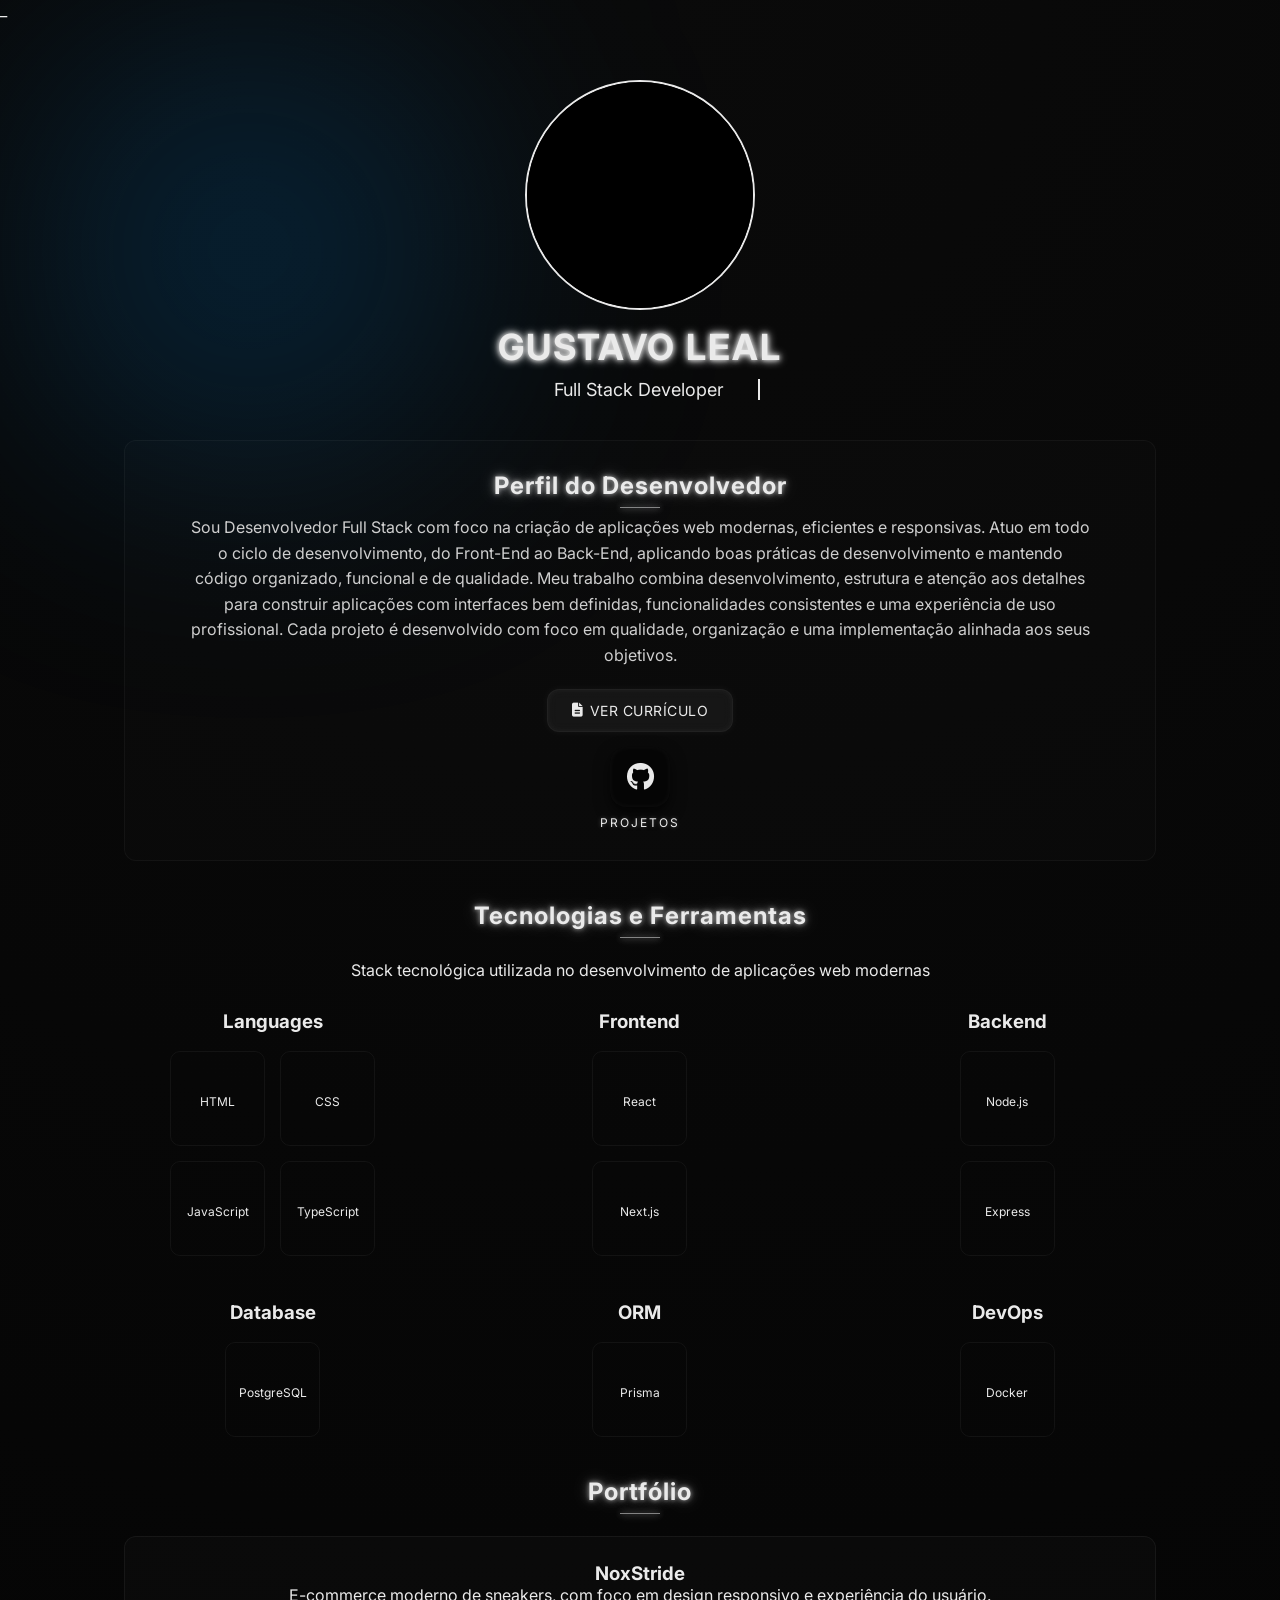
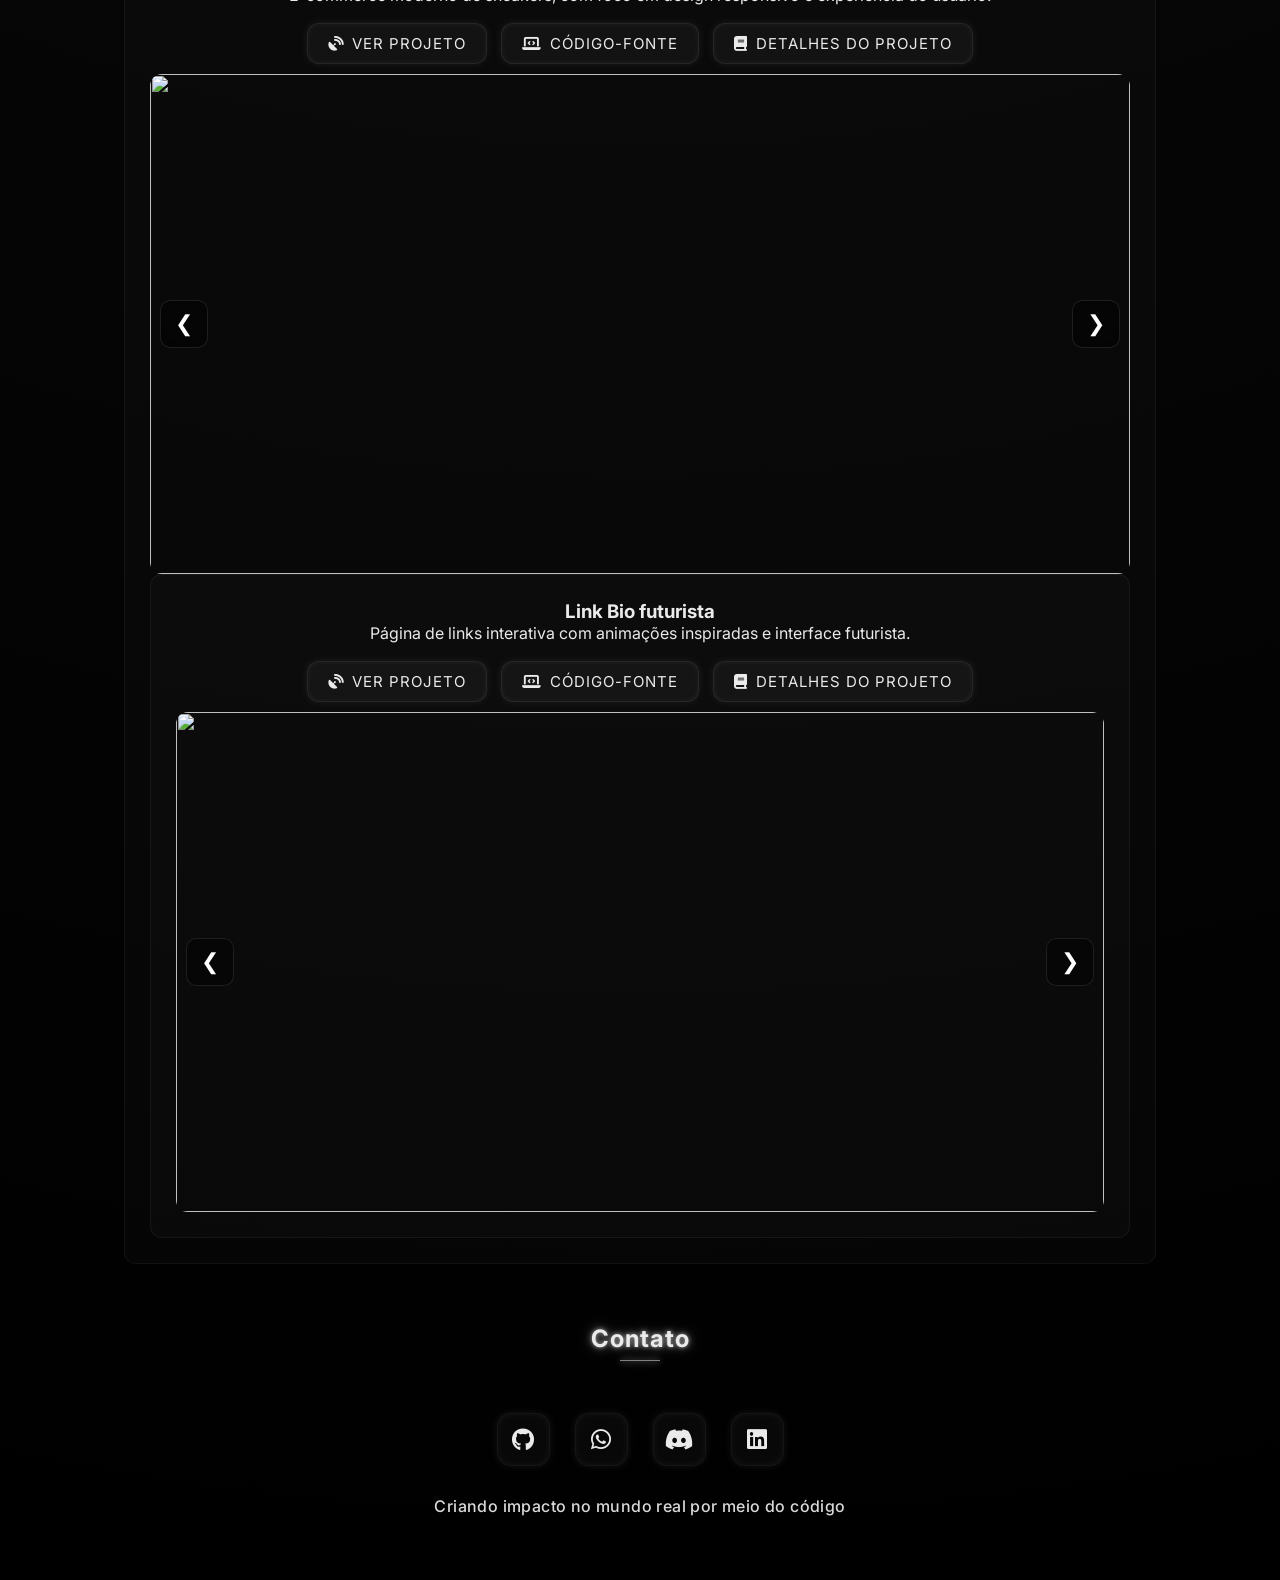
==== commit a4d8d5f1: "index: fix text" ====
--- a/index.html
+++ b/index.html
@@ -55,7 +55,7 @@
        target="_blank" 
        rel="noopener noreferrer" 
        class="btn-resume">
-        <i class="fas fa-file-alt"></i> Ver Currículo
+        <i class="fas fa-file-alt"></i> VER CURRÍCULO
     </a>
 
     <div class="github-wrapper">
@@ -65,7 +65,7 @@
            class="btn-github">
             <i class="fab fa-github"></i>
         </a>
-        <span class="github-label">Projetos</span>
+        <span class="github-label">PROJETOS</span>
     </div>
 </div>
 </section>
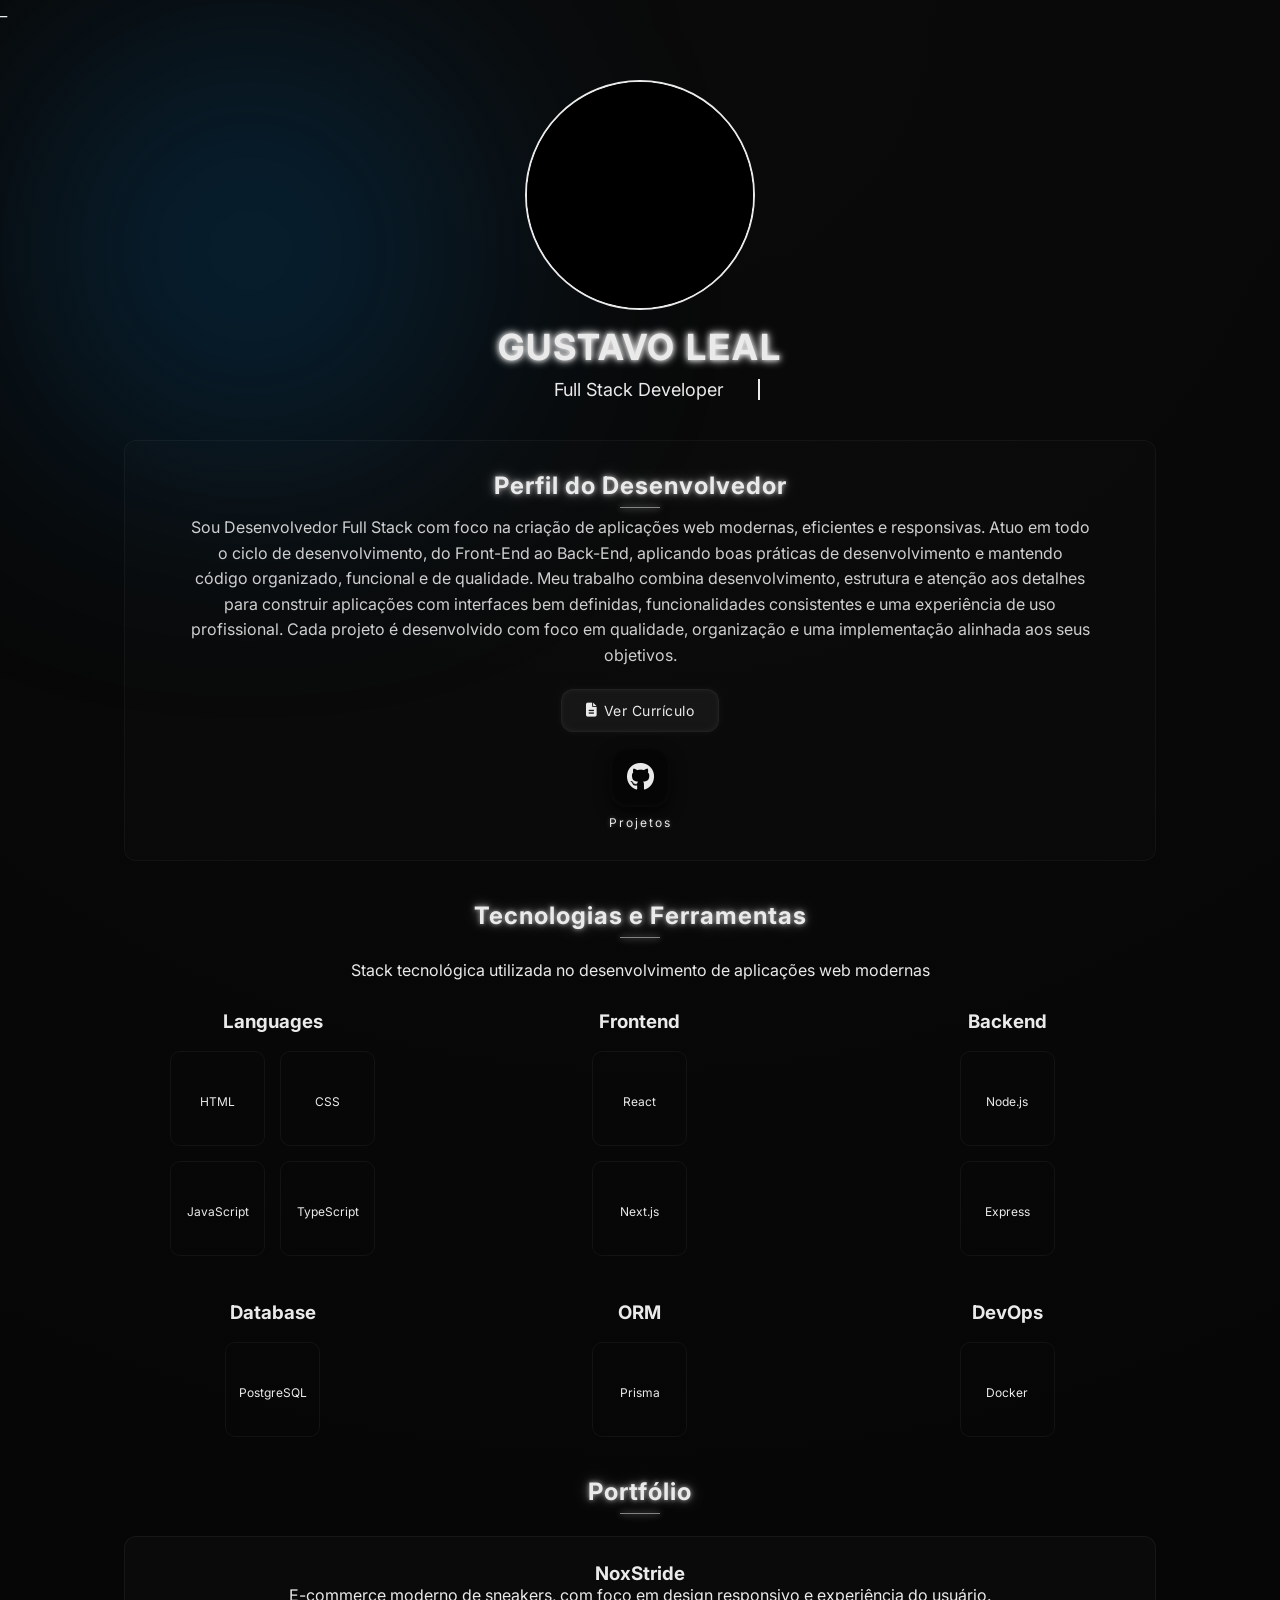
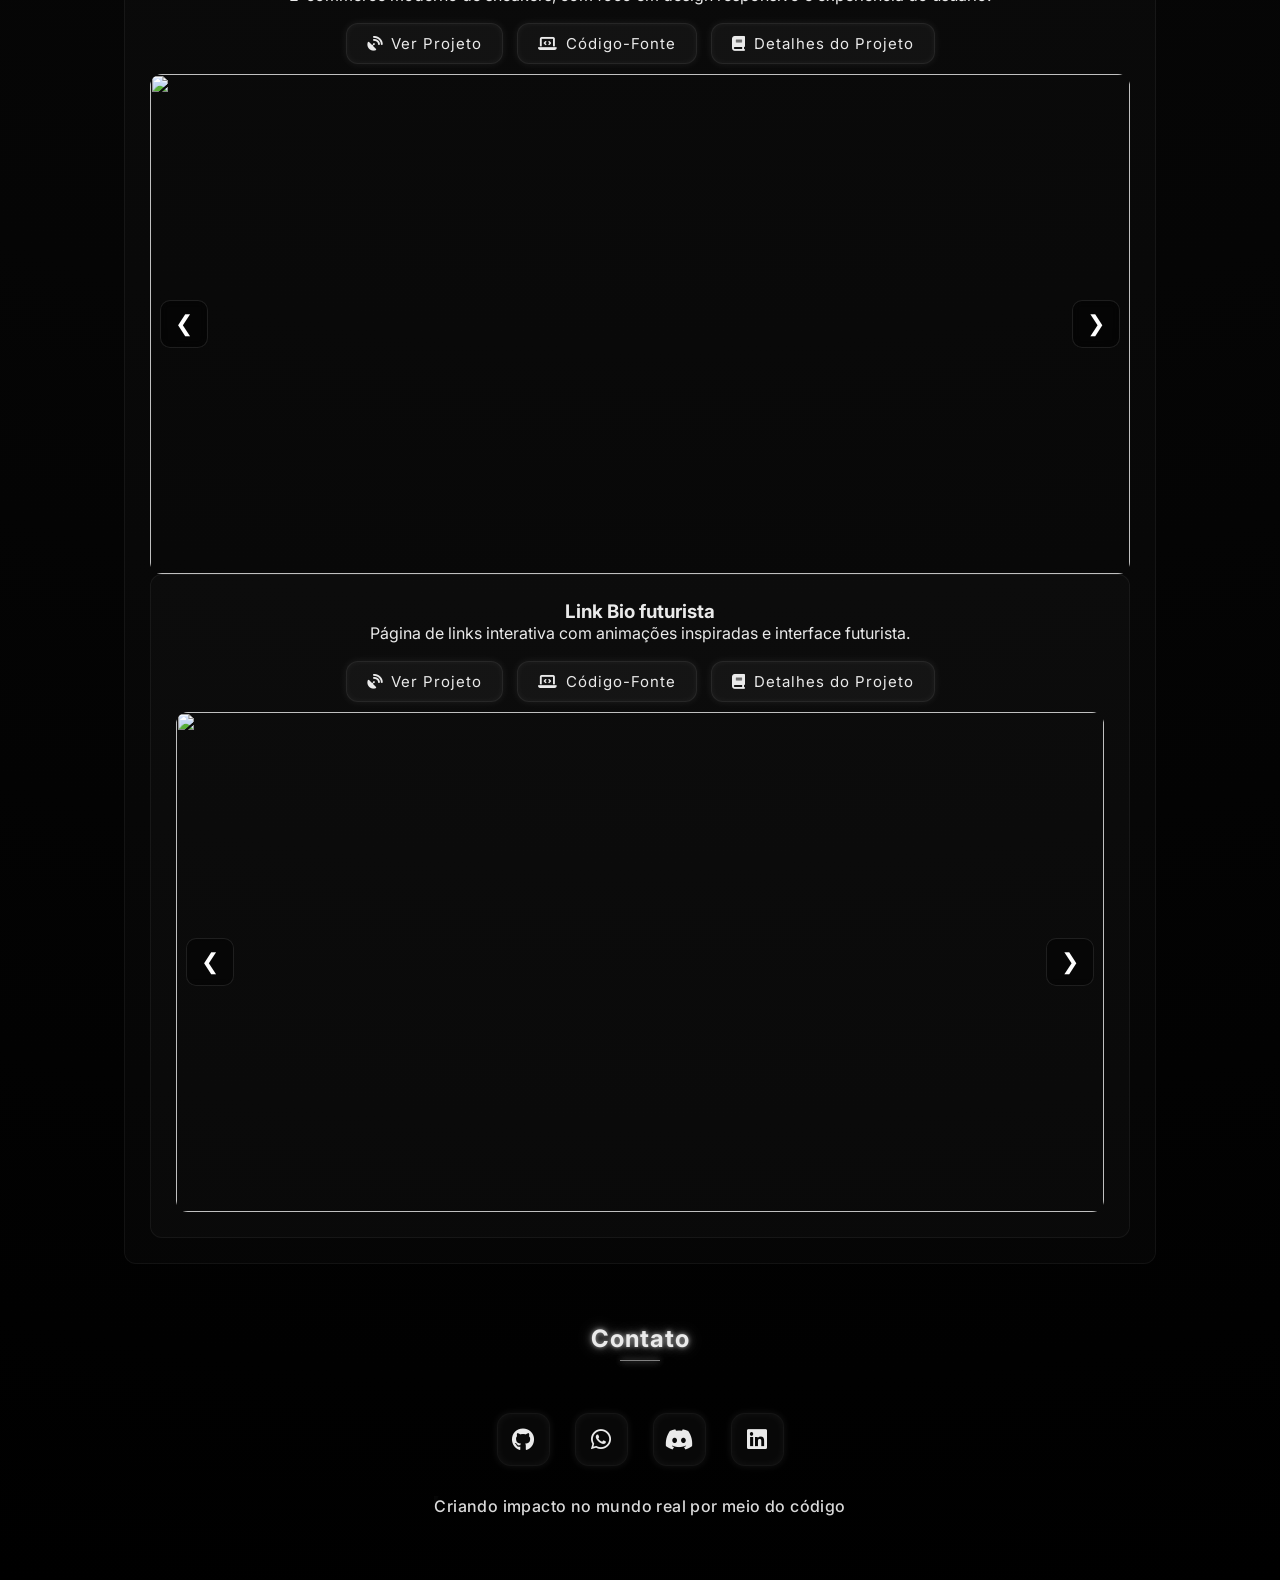
==== commit 3e2a9a58: "casestudy: fix" ====
--- a/index.html
+++ b/index.html
@@ -55,7 +55,7 @@
        target="_blank" 
        rel="noopener noreferrer" 
        class="btn-resume">
-        <i class="fas fa-file-alt"></i> VER CURRÍCULO
+        <i class="fas fa-file-alt"></i> Ver Currículo
     </a>
 
     <div class="github-wrapper">
@@ -65,7 +65,7 @@
            class="btn-github">
             <i class="fab fa-github"></i>
         </a>
-        <span class="github-label">PROJETOS</span>
+        <span class="github-label">Projetos</span>
     </div>
 </div>
 </section>
@@ -179,15 +179,15 @@
 
 <div class="project-actions">
     <a href="https://gusttavoleal.github.io/noxstride-ecommerce/" target="_blank" rel="noopener noreferrer" class="btn">
-        <i class="fas fa-satellite-dish"></i> VER PROJETO
+        <i class="fas fa-satellite-dish"></i> Ver Projeto
     </a>
 
     <a href="https://github.com/GusttavoLeal/noxstride-ecommerce" target="_blank" rel="noopener noreferrer" class="btn">
-        <i class="fas fa-laptop-code"></i> CÓDIGO-FONTE
+        <i class="fas fa-laptop-code"></i> Código-Fonte
     </a>
 
     <a href="portfolio/noxstride.html" target="_blank" rel="noopener noreferrer" class="btn">
-        <i class="fas fa-book"></i> DETALHES DO PROJETO 
+        <i class="fas fa-book"></i> Detalhes do Projeto 
     </a>
 </div>
 
@@ -211,15 +211,15 @@
 
 <div class="project-actions">
     <a href="https://gusttavoleal.github.io/link-in-bio-futuristic/" target="_blank" rel="noopener noreferrer" class="btn">
-        <i class="fas fa-satellite-dish"></i> VER PROJETO
+        <i class="fas fa-satellite-dish"></i> Ver Projeto
     </a>
 
     <a href="https://github.com/GusttavoLeal/link-in-bio-futuristic" target="_blank" rel="noopener noreferrer" class="btn">
-        <i class="fas fa-laptop-code"></i> CÓDIGO-FONTE
+        <i class="fas fa-laptop-code"></i> Código-Fonte
     </a>
 
     <a href="portfolio/linkbio.html" target="_blank" rel="noopener noreferrer" class="btn">
-        <i class="fas fa-book"></i> DETALHES DO PROJETO
+        <i class="fas fa-book"></i> Detalhes do Projeto
     </a>
 </div>
 
